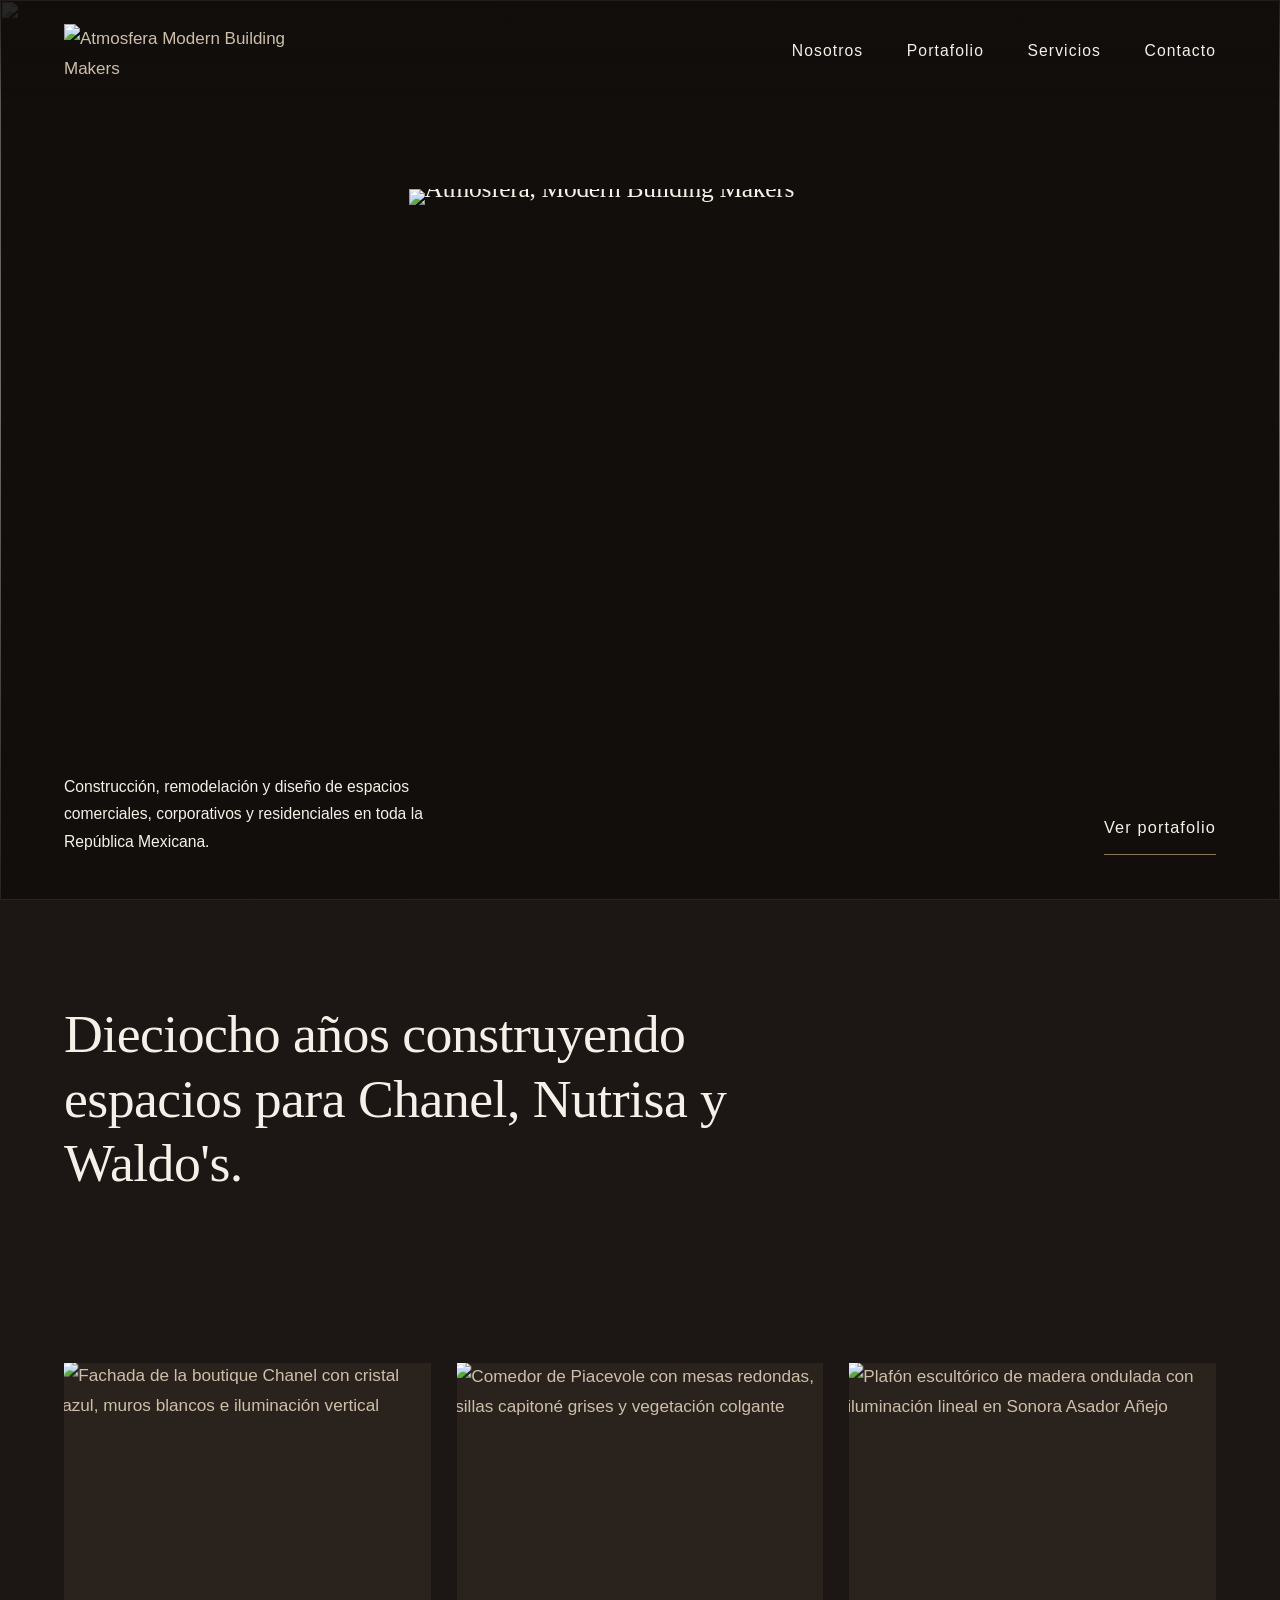
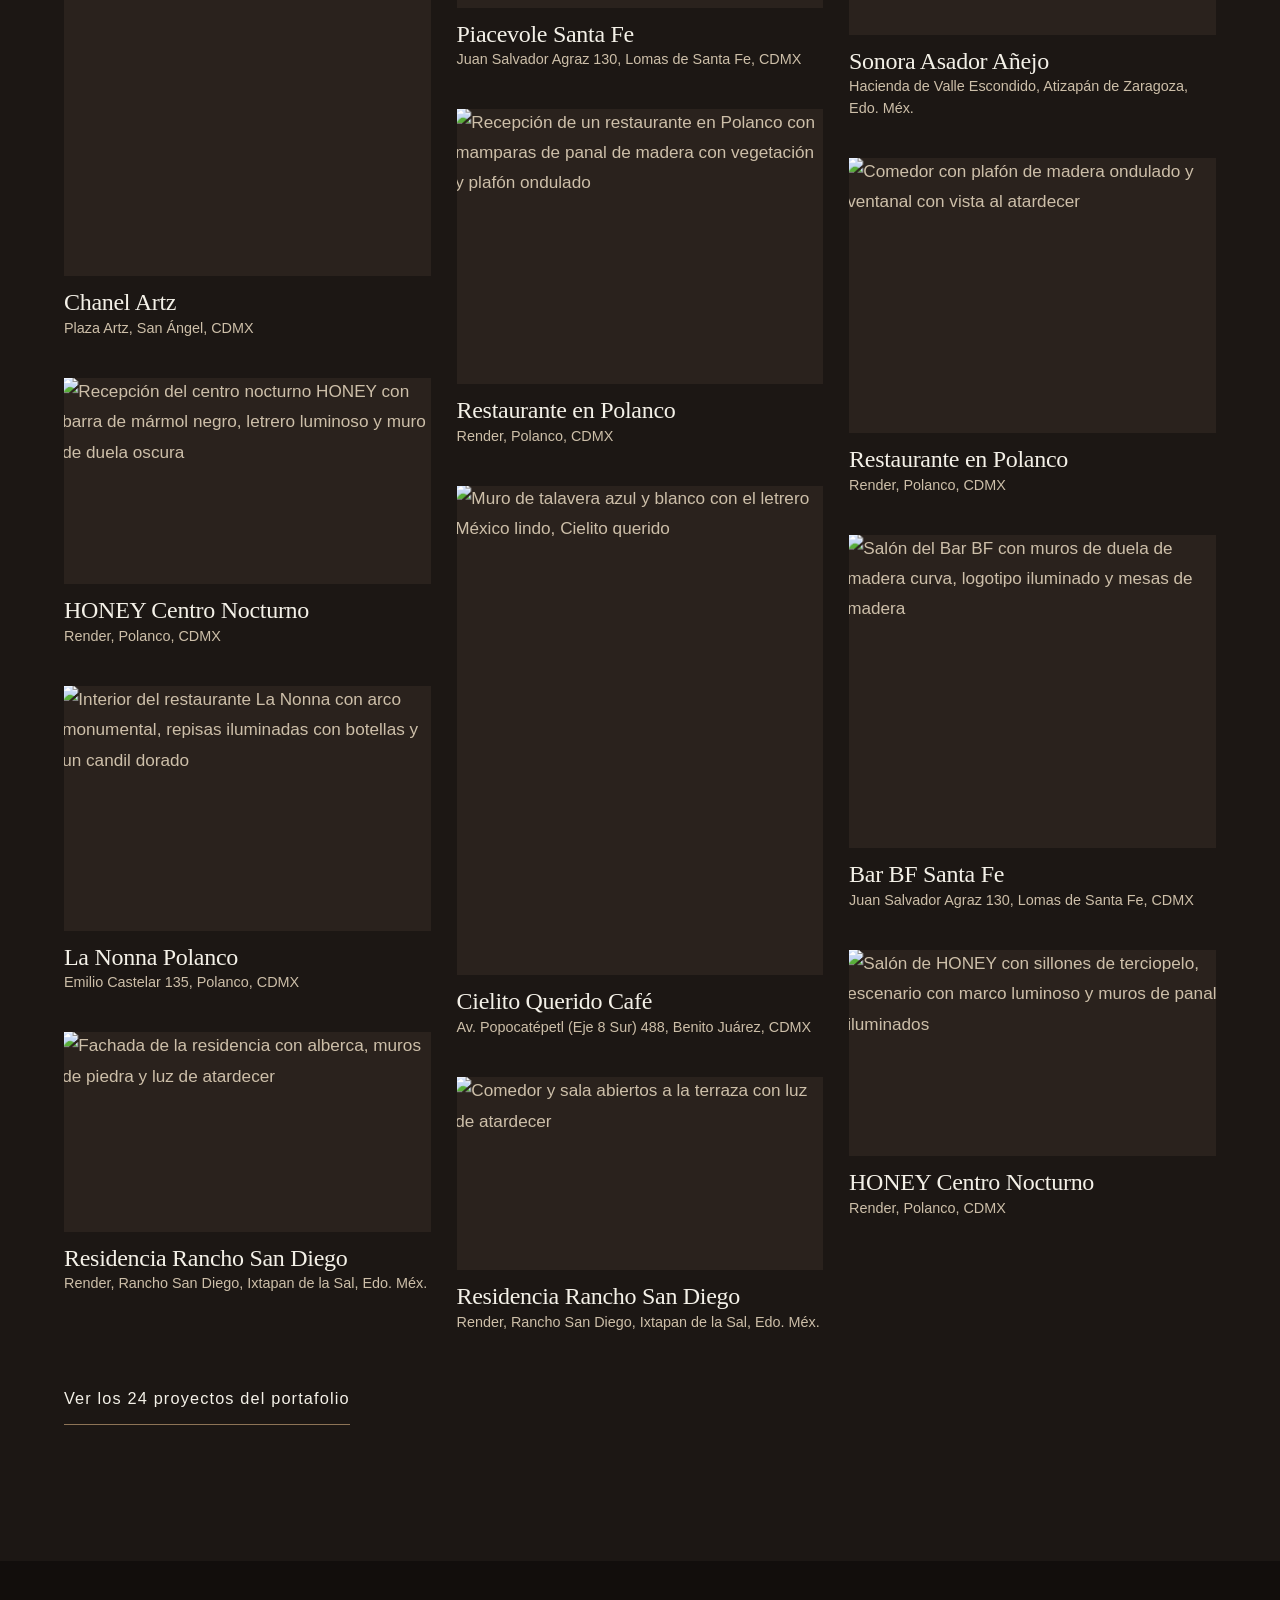
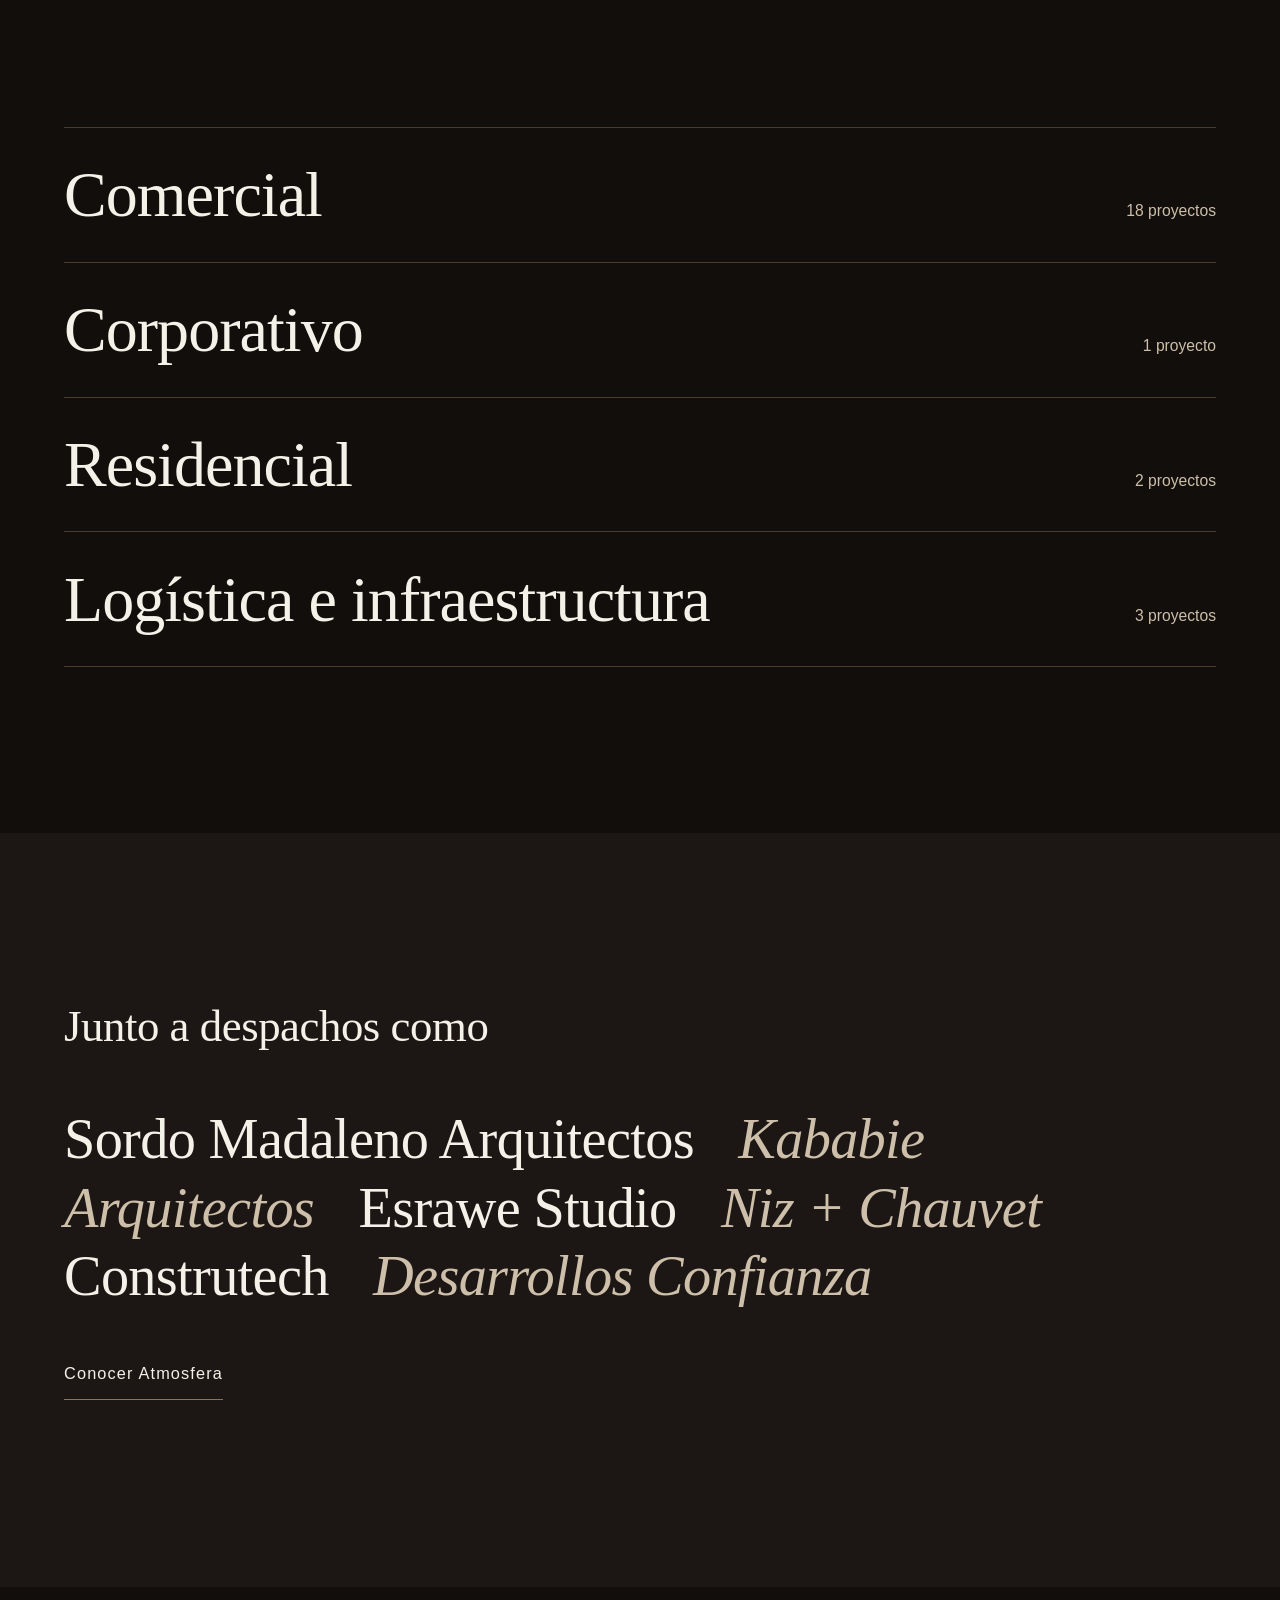
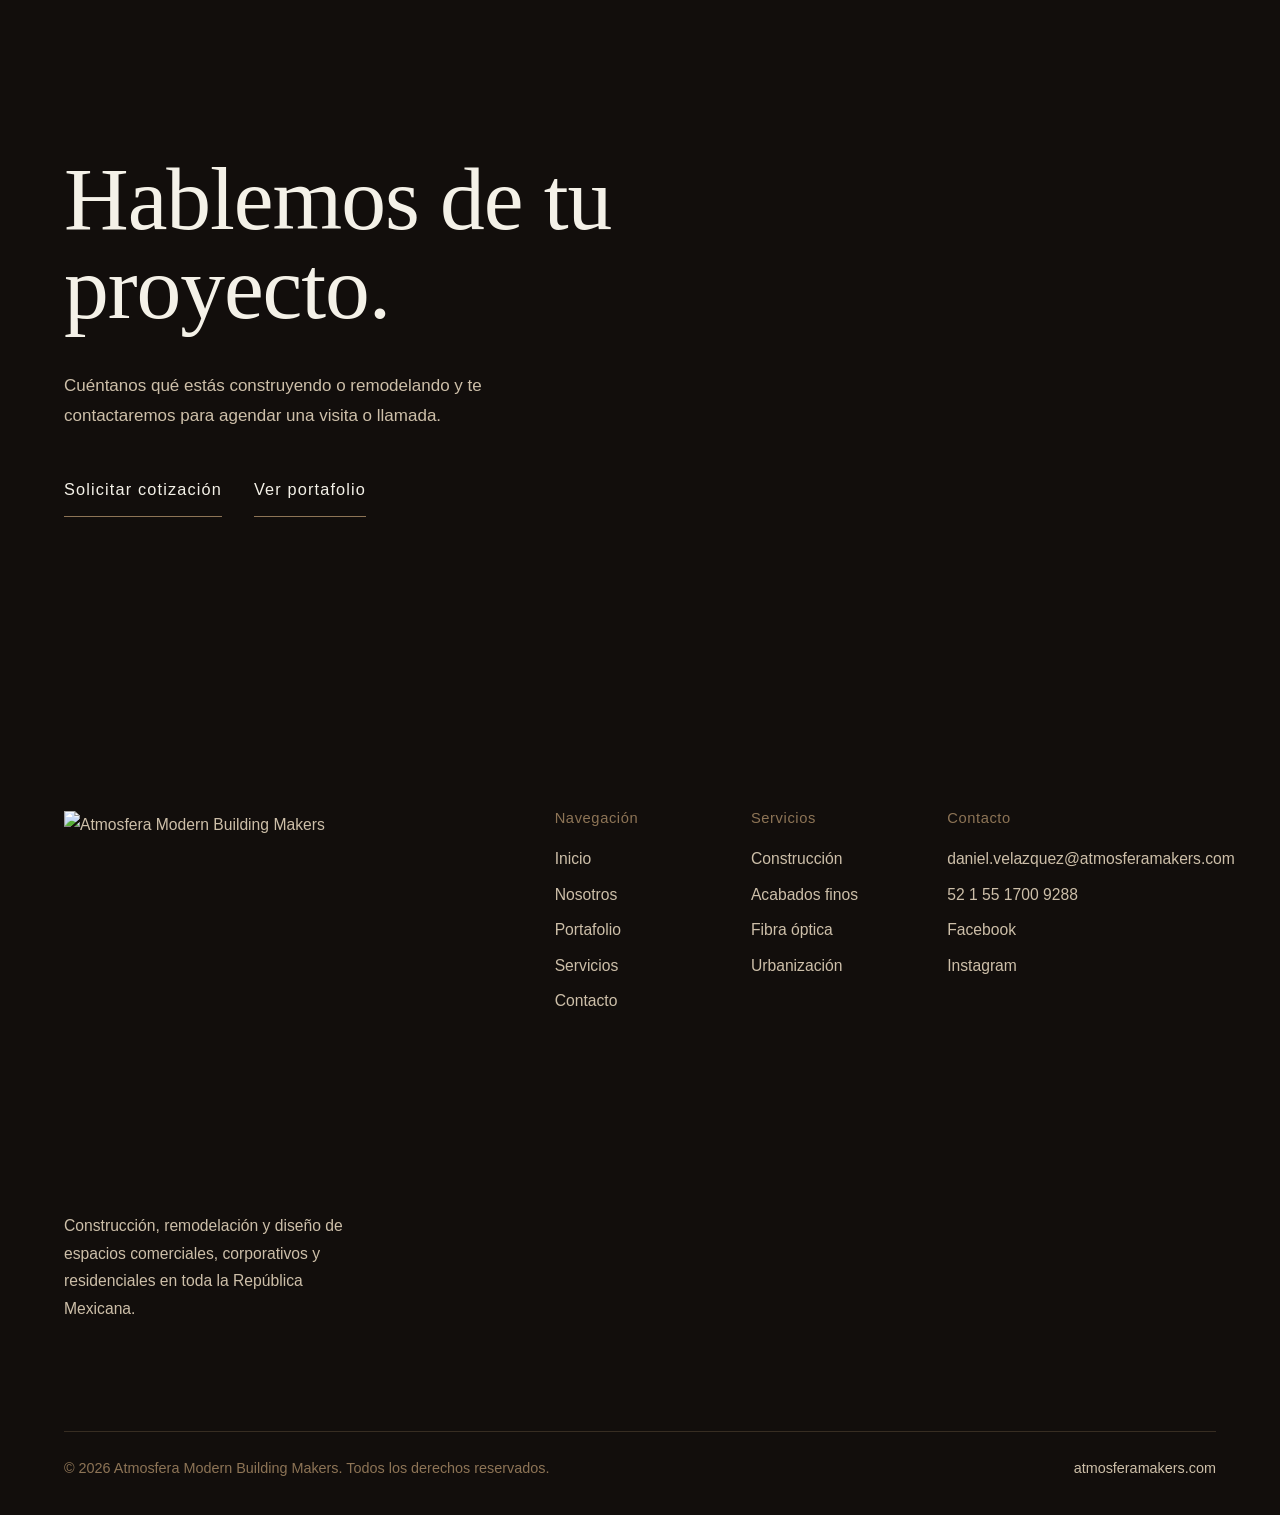
==== index.html @ 2a0c060d "Add files via upload" ====
<!DOCTYPE html>
<html lang="es">
<head>
<meta charset="UTF-8">
<meta name="viewport" content="width=device-width, initial-scale=1, viewport-fit=cover">
<title>Atmosfera — Modern Building Makers | Construcción y diseño de espacios en México</title>
<meta name="description" content="Atmosfera: 18 años construyendo y remodelando espacios comerciales, corporativos y residenciales en México. Colaboramos con Sordo Madaleno, Kababie Arquitectos, Esrawe Studio y marcas como Chanel, Nutrisa y Waldo&#x27;s.">
<link rel="canonical" href="https://www.atmosferamakers.com/">
<meta name="theme-color" content="#120e0c">
<meta name="color-scheme" content="dark">

<meta property="og:site_name" content="Atmosfera">
<meta property="og:locale" content="es_MX">
<meta property="og:title" content="Atmosfera — Modern Building Makers | Construcción y diseño de espacios en México">
<meta property="og:description" content="Atmosfera: 18 años construyendo y remodelando espacios comerciales, corporativos y residenciales en México. Colaboramos con Sordo Madaleno, Kababie Arquitectos, Esrawe Studio y marcas como Chanel, Nutrisa y Waldo&#x27;s.">
<meta property="og:type" content="website">
<meta property="og:url" content="https://www.atmosferamakers.com/">
<meta property="og:image" content="https://www.atmosferamakers.com/assets/img/og-image.jpg">
<meta property="og:image:width" content="1200">
<meta property="og:image:height" content="630">
<meta name="twitter:card" content="summary_large_image">
<meta name="twitter:title" content="Atmosfera — Modern Building Makers | Construcción y diseño de espacios en México">
<meta name="twitter:description" content="Atmosfera: 18 años construyendo y remodelando espacios comerciales, corporativos y residenciales en México. Colaboramos con Sordo Madaleno, Kababie Arquitectos, Esrawe Studio y marcas como Chanel, Nutrisa y Waldo&#x27;s.">
<meta name="twitter:image" content="https://www.atmosferamakers.com/assets/img/og-image.jpg">

<meta name="robots" content="index, follow, max-image-preview:large">
<meta name="GPTBot" content="index, follow">
<meta name="ClaudeBot" content="index, follow">
<meta name="Google-Extended" content="index, follow">
<meta name="PerplexityBot" content="index, follow">

<link rel="icon" href="assets/img/favicon-64.png" type="image/png" sizes="64x64">
<link rel="icon" href="assets/img/favicon-32.png" type="image/png" sizes="32x32">
<link rel="apple-touch-icon" href="assets/img/apple-touch-icon.png">
<link rel="manifest" href="assets/site.webmanifest">

<link rel="preload" href="assets/fonts/bodoni-moda-latin-opsz-normal.woff2" as="font" type="font/woff2" crossorigin>
<link rel="preload" href="assets/fonts/tenor-sans-latin-400-normal.woff2" as="font" type="font/woff2" crossorigin>
<link rel="preload" as="image" href="assets/work/chanel-artz-2.webp" fetchpriority="high">
<link rel="stylesheet" href="styles.css?v=20261021">
<script>try{if(!sessionStorage.getItem("atm_seen"))document.documentElement.classList.add("first")}catch(e){}</script>
<noscript><style>.veil{display:none}html.js .plate[data-reveal] img{opacity:1}</style></noscript>
<script type="application/ld+json">
{
  "@context": "https://schema.org",
  "@type": "GeneralContractor",
  "name": "Atmosfera",
  "alternateName": "Atmosfera Modern Building Makers",
  "url": "https://www.atmosferamakers.com",
  "logo": "https://www.atmosferamakers.com/assets/img/logo-full.png",
  "image": "https://www.atmosferamakers.com/assets/img/og-image.jpg",
  "description": "Empresa mexicana de construcción, remodelación y diseño de espacios comerciales, corporativos y residenciales, con 18 años de experiencia.",
  "email": "daniel.velazquez@atmosferamakers.com",
  "telephone": "+52 55 1700 9288",
  "areaServed": {
    "@type": "Country",
    "name": "México"
  },
  "sameAs": [
    "https://www.facebook.com/atmosferamakers",
    "https://www.instagram.com/atmosferamakers/"
  ]
}
</script>
</head>
<body class="page-home">
<a href="#main" class="skip-link">Saltar al contenido</a>
<div class="veil" id="veil" aria-hidden="true"><img class="veil-logo" src="assets/img/logo-full.png" width="829" height="935" alt=""></div>
<header class="site-header">
  <a class="brand" href="index.html" aria-label="Atmosfera, inicio"><img src="assets/img/logo-wordmark.png" width="829" height="192" alt="Atmosfera Modern Building Makers"></a>
  <nav class="nav" aria-label="Principal"><a href="nosotros.html">Nosotros</a><a href="portafolio.html">Portafolio</a><a href="servicios.html">Servicios</a><a href="contacto.html">Contacto</a></nav>
  <a class="nav-quick" href="portafolio.html">Portafolio</a>
  <button class="menu-btn" type="button" aria-expanded="false" aria-controls="menu"><span></span><span></span><span class="sr-only">Menú</span></button>
</header>
<div class="menu" id="menu"><img src="assets/img/logo-full.png" width="829" height="935" alt=""><a href="index.html">Inicio</a><a href="nosotros.html">Nosotros</a><a href="portafolio.html">Portafolio</a><a href="servicios.html">Servicios</a><a href="contacto.html">Contacto</a></div>
<main id="main">
<section class="hero" aria-label="Atmosfera">
  <div class="hero-slides">
    <img class="is-active" src="assets/work/chanel-artz-2.webp" width="2048" height="1152" alt="" fetchpriority="high">
    <img src="assets/work/la-nonna-1.webp" width="2000" height="1334" alt="">
    <img src="assets/work/rancho-san-diego-8.webp" width="1708" height="928" alt="">
  </div>
  <div class="hero-shade"></div>
  <h1><img src="assets/img/logo-full.png" width="829" height="935" alt="Atmosfera, Modern Building Makers"></h1>
  <div class="hero-foot">
    <p class="hero-note">Construcción, remodelación y diseño de espacios comerciales, corporativos y residenciales en toda la República Mexicana.</p>
    <a class="link hero-link" href="portafolio.html">Ver portafolio</a>
  </div>
</section>
<section class="section section--tight"><div class="wrap"><p class="lead statement-wide">Dieciocho años construyendo espacios para Chanel, Nutrisa y Waldo's.</p></div></section><section class="mosaic-section"><div class="wrap"><div class="mosaic"><a class="mtile" href="portafolio.html#chanel-artz"><figure><img src="assets/work/chanel-artz-1.webp" width="1858" height="2600" alt="Fachada de la boutique Chanel con cristal azul, muros blancos e iluminación vertical" decoding="async"></figure><h3>Chanel Artz</h3><p>Plaza Artz, San Ángel, CDMX</p></a><a class="mtile" href="portafolio.html#honey"><figure><img src="assets/work/honey-1.webp" width="1280" height="720" alt="Recepción del centro nocturno HONEY con barra de mármol negro, letrero luminoso y muro de duela oscura" loading="lazy" decoding="async"></figure><h3>HONEY Centro Nocturno</h3><p>Render, Polanco, CDMX</p></a><a class="mtile" href="portafolio.html#la-nonna"><figure><img src="assets/work/la-nonna-1.webp" width="2000" height="1334" alt="Interior del restaurante La Nonna con arco monumental, repisas iluminadas con botellas y un candil dorado" loading="lazy" decoding="async"></figure><h3>La Nonna Polanco</h3><p>Emilio Castelar 135, Polanco, CDMX</p></a><a class="mtile" href="portafolio.html#rancho-san-diego"><figure><img src="assets/work/rancho-san-diego-8.webp" width="1708" height="928" alt="Fachada de la residencia con alberca, muros de piedra y luz de atardecer" loading="lazy" decoding="async"></figure><h3>Residencia Rancho San Diego</h3><p>Render, Rancho San Diego, Ixtapan de la Sal, Edo. Méx.</p></a><a class="mtile" href="portafolio.html#piacevole"><figure><img src="assets/work/piacevole-1.webp" width="1078" height="719" alt="Comedor de Piacevole con mesas redondas, sillas capitoné grises y vegetación colgante" loading="lazy" decoding="async"></figure><h3>Piacevole Santa Fe</h3><p>Juan Salvador Agraz 130, Lomas de Santa Fe, CDMX</p></a><a class="mtile" href="portafolio.html#restaurante-polanco"><figure><img src="assets/work/restaurante-polanco-1.webp" width="1280" height="960" alt="Recepción de un restaurante en Polanco con mamparas de panal de madera con vegetación y plafón ondulado" loading="lazy" decoding="async"></figure><h3>Restaurante en Polanco</h3><p>Render, Polanco, CDMX</p></a><a class="mtile" href="portafolio.html#cielito-querido"><figure><img src="assets/work/cielito-querido-1.webp" width="960" height="1280" alt="Muro de talavera azul y blanco con el letrero México lindo, Cielito querido" loading="lazy" decoding="async"></figure><h3>Cielito Querido Café</h3><p>Av. Popocatépetl (Eje 8 Sur) 488, Benito Juárez, CDMX</p></a><a class="mtile" href="portafolio.html#rancho-san-diego"><figure><img src="assets/work/rancho-san-diego-6.webp" width="1640" height="864" alt="Comedor y sala abiertos a la terraza con luz de atardecer" loading="lazy" decoding="async"></figure><h3>Residencia Rancho San Diego</h3><p>Render, Rancho San Diego, Ixtapan de la Sal, Edo. Méx.</p></a><a class="mtile" href="portafolio.html#sonora-asador"><figure><img src="assets/work/sonora-asador-2.webp" width="1172" height="868" alt="Plafón escultórico de madera ondulada con iluminación lineal en Sonora Asador Añejo" loading="lazy" decoding="async"></figure><h3>Sonora Asador Añejo</h3><p>Hacienda de Valle Escondido, Atizapán de Zaragoza, Edo. Méx.</p></a><a class="mtile" href="portafolio.html#restaurante-polanco"><figure><img src="assets/work/restaurante-polanco-3.webp" width="1280" height="960" alt="Comedor con plafón de madera ondulado y ventanal con vista al atardecer" loading="lazy" decoding="async"></figure><h3>Restaurante en Polanco</h3><p>Render, Polanco, CDMX</p></a><a class="mtile" href="portafolio.html#bar-bf"><figure><img src="assets/work/bar-bf-1.webp" width="1072" height="916" alt="Salón del Bar BF con muros de duela de madera curva, logotipo iluminado y mesas de madera" loading="lazy" decoding="async"></figure><h3>Bar BF Santa Fe</h3><p>Juan Salvador Agraz 130, Lomas de Santa Fe, CDMX</p></a><a class="mtile" href="portafolio.html#honey"><figure><img src="assets/work/honey-7.webp" width="1280" height="720" alt="Salón de HONEY con sillones de terciopelo, escenario con marco luminoso y muros de panal iluminados" loading="lazy" decoding="async"></figure><h3>HONEY Centro Nocturno</h3><p>Render, Polanco, CDMX</p></a></div><p class="mosaic-more"><a class="link" href="portafolio.html">Ver los 24 proyectos del portafolio</a></p></div></section><section class="section section--night"><div class="wrap"><ul class="cats"><li><a href="portafolio.html#comercial"><span class="cat-name">Comercial</span><span class="cat-n">18 proyectos</span></a></li><li><a href="portafolio.html#corporativo"><span class="cat-name">Corporativo</span><span class="cat-n">1 proyecto</span></a></li><li><a href="portafolio.html#residencial"><span class="cat-name">Residencial</span><span class="cat-n">2 proyectos</span></a></li><li><a href="portafolio.html#infraestructura"><span class="cat-name">Logística e infraestructura</span><span class="cat-n">3 proyectos</span></a></li></ul></div></section><section class="section"><div class="wrap"><p class="lead" style="max-width:24ch;margin-bottom:clamp(30px,4vw,60px)">Junto a despachos como</p><ul class="roll" aria-label="Colaboraciones"><li>Sordo Madaleno Arquitectos</li> <li>Kababie Arquitectos</li> <li>Esrawe Studio</li> <li>Niz + Chauvet</li> <li>Construtech</li> <li>Desarrollos Confianza</li></ul><p style="margin-top:36px"><a class="link" href="nosotros.html">Conocer Atmosfera</a></p></div></section><section class="section section--night cta"><div class="wrap">
  <h2>Hablemos de tu proyecto.</h2>
  <p>Cuéntanos qué estás construyendo o remodelando y te contactaremos para agendar una visita o llamada.</p>
  <a class="link" href="contacto.html">Solicitar cotización</a><a class="link" href="portafolio.html">Ver portafolio</a>
</div></section>
</main>
<footer class="site-footer">
  <div class="wrap">
    <div class="grid footer-grid">
      <div class="c-1-5">
        <img class="footer-logo" src="assets/img/logo-full.png" width="829" height="935" alt="Atmosfera Modern Building Makers" loading="lazy">
        <p class="footer-note">Construcción, remodelación y diseño de espacios comerciales, corporativos y residenciales en toda la República Mexicana.</p>
      </div>
      <div class="footer-col"><h4>Navegación</h4><ul><li><a href="index.html">Inicio</a></li><li><a href="nosotros.html">Nosotros</a></li><li><a href="portafolio.html">Portafolio</a></li><li><a href="servicios.html">Servicios</a></li><li><a href="contacto.html">Contacto</a></li></ul></div>
      <div class="footer-col"><h4>Servicios</h4><ul><li><a href="servicios.html">Construcción</a></li><li><a href="servicios.html">Acabados finos</a></li><li><a href="servicios.html">Fibra óptica</a></li><li><a href="servicios.html">Urbanización</a></li></ul></div>
      <div class="footer-col"><h4>Contacto</h4><ul><li><a href="mailto:daniel.velazquez@atmosferamakers.com">daniel.velazquez@atmosferamakers.com</a></li><li><a href="tel:+5215517009288">52 1 55 1700 9288</a></li><li><a href="https://www.facebook.com/atmosferamakers" target="_blank" rel="noopener">Facebook</a></li><li><a href="https://www.instagram.com/atmosferamakers/" target="_blank" rel="noopener">Instagram</a></li></ul></div>
    </div>
    <div class="footer-base"><span>© 2026 Atmosfera Modern Building Makers. Todos los derechos reservados.</span><a href="https://www.atmosferamakers.com">atmosferamakers.com</a></div>
  </div>
</footer>
<script defer src="main.js?v=20261021"></script>
</body>
</html>
---- styles.css ----
/* =============================================================
   ATMOSFERA — Modern Building Makers
   Dark gallery design. Fonts are self-hosted (assets/fonts).
   ============================================================= */

@font-face {
  font-family: "Bodoni Moda";
  src: url("assets/fonts/bodoni-moda-latin-opsz-normal.woff2") format("woff2");
  font-weight: 400 900; font-style: normal; font-display: swap;
}
@font-face {
  font-family: "Bodoni Moda";
  src: url("assets/fonts/bodoni-moda-latin-opsz-italic.woff2") format("woff2");
  font-weight: 400 900; font-style: italic; font-display: swap;
}
@font-face {
  font-family: "Tenor Sans";
  src: url("assets/fonts/tenor-sans-latin-400-normal.woff2") format("woff2");
  font-weight: 400; font-style: normal; font-display: swap;
}

:root {
  --night:   #120e0c;   /* veil, footer */
  --walnut:  #1c1714;   /* page */
  --umber:   #2a221d;   /* image mats, fields */
  --stone:   #cdbfa9;   /* secondary text */
  --ivory:   #f4f1e8;   /* primary text — same ivory as the logo */
  --bronze:  #8d7456;   /* hairlines, hover */
  --serif: "Bodoni Moda", "Bodoni 72", Didot, "Times New Roman", serif;
  --sans:  "Tenor Sans", "Gill Sans", "Helvetica Neue", Arial, sans-serif;
  --gutter: clamp(20px, 5vw, 84px);
  --max: 1560px;
  --ease: cubic-bezier(.22, .61, .36, 1);
}

*, *::before, *::after { box-sizing: border-box; }
html { background: var(--walnut); color: var(--ivory); scroll-behavior: smooth; scroll-padding-top: 96px; -webkit-text-size-adjust: 100%; }
body { margin: 0; font-family: var(--sans); font-size: 1.0625rem; line-height: 1.75; color: var(--stone); overflow-x: hidden; -webkit-font-smoothing: antialiased; text-rendering: optimizeLegibility; }
img { max-width: 100%; height: auto; }
a { color: inherit; text-decoration: none; }
h1, h2, h3, h4 { margin: 0; font-family: var(--serif); font-weight: 400; color: var(--ivory); font-optical-sizing: auto; letter-spacing: -0.012em; line-height: 1.06; }
p { margin: 0 0 1.2em; }
ul, ol { margin: 0; padding: 0; list-style: none; }
::selection { background: var(--bronze); color: var(--ivory); }
:focus-visible { outline: 1px solid var(--ivory); outline-offset: 5px; }
.sr-only { position: absolute; width: 1px; height: 1px; overflow: hidden; clip: rect(0 0 0 0); white-space: nowrap; }
.skip-link { position: absolute; left: 16px; top: -60px; z-index: 20000; background: var(--ivory); color: var(--night); padding: 10px 16px; transition: top .2s; }
.skip-link:focus { top: 12px; }

/* ---------- Veil: the logo that fades between screens ---------- */
.veil {
  position: fixed; inset: 0; z-index: 10000; display: grid; place-items: center;
  background: var(--night); opacity: 1; visibility: visible;
  transition: opacity .9s var(--ease), visibility 0s linear .9s;
  animation: veilFailsafe .01s linear 6s forwards;
}
.veil.is-gone { opacity: 0; visibility: hidden; }
.veil.is-leaving { opacity: 1; visibility: visible; transition: opacity .5s var(--ease), visibility 0s; animation: none; }
.veil-logo { display: block; height: min(36vh, 320px); width: auto; max-width: 72vw; object-fit: contain; }
.first .veil-logo { animation: logoIn 1.7s var(--ease) both; }
@keyframes logoIn { from { opacity: 0; transform: scale(.965); filter: blur(10px); } to { opacity: 1; transform: none; filter: blur(0); } }
@keyframes veilFailsafe { to { opacity: 0; visibility: hidden; } }

/* ---------- Header ---------- */
.site-header {
  position: fixed; inset: 0 0 auto 0; z-index: 400; display: flex; align-items: center; justify-content: space-between;
  padding: 24px var(--gutter); transition: background .5s var(--ease), padding .5s var(--ease);
}
.site-header::before { content: ""; position: absolute; inset: 0; background: linear-gradient(rgba(18,14,12,.78), rgba(18,14,12,0)); pointer-events: none; transition: opacity .5s; }
.site-header.is-scrolled { background: rgba(18,14,12,.94); padding-block: 14px; -webkit-backdrop-filter: blur(10px); backdrop-filter: blur(10px); }
.site-header.is-scrolled::before { opacity: 0; }
.brand { position: relative; z-index: 2; display: block; transition: opacity .6s var(--ease), visibility .6s; }
.brand img { display: block; width: clamp(180px, 18vw, 270px); height: auto; }
.page-home .brand { opacity: 0; visibility: hidden; }
.page-home.past-hero .brand { opacity: 1; visibility: visible; }
.nav { position: relative; z-index: 2; display: flex; gap: clamp(24px, 3.4vw, 56px); }
.nav a { position: relative; padding: 8px 0; font-size: .98rem; letter-spacing: .07em; color: var(--ivory); }
.nav a::after { content: ""; position: absolute; left: 0; right: 0; bottom: 2px; height: 1px; background: var(--bronze); transform: scaleX(0); transform-origin: left; transition: transform .5s var(--ease); }
.nav a:hover::after, .nav a[aria-current="page"]::after { transform: scaleX(1); }
.nav-quick { display: none; position: relative; z-index: 2; margin-left: auto; margin-right: 6px; padding: 8px 0; font-size: .98rem; letter-spacing: .07em; color: var(--ivory); border-bottom: 1px solid var(--bronze); }
.menu-btn { display: none; position: relative; z-index: 301; width: 46px; height: 46px; background: none; border: 0; cursor: pointer; color: var(--ivory); }
.menu-btn span:not(.sr-only) { position: absolute; left: 9px; right: 9px; height: 1px; background: currentColor; transition: transform .5s var(--ease), top .5s var(--ease); }
.menu-btn span:nth-child(1) { top: 18px; }
.menu-btn span:nth-child(2) { top: 27px; }
.menu-open .menu-btn span:nth-child(1) { top: 22px; transform: rotate(45deg); }
.menu-open .menu-btn span:nth-child(2) { top: 22px; transform: rotate(-45deg); }
.menu {
  position: fixed; inset: 0; z-index: 300; display: flex; flex-direction: column; justify-content: center; align-items: center; gap: 2.2rem;
  background: var(--night); opacity: 0; visibility: hidden; transition: opacity .6s var(--ease), visibility 0s linear .6s;
}
.menu-open .menu { opacity: 1; visibility: visible; transition: opacity .6s var(--ease), visibility 0s; }
.menu img { width: min(46vw, 190px); height: auto; margin-bottom: 1rem; }
.menu a { font-family: var(--serif); font-size: clamp(2rem, 9vw, 3rem); color: var(--ivory); }
.menu-open { overflow: hidden; }
.menu-open .brand, .menu-open .nav-quick { opacity: 0; visibility: hidden; }
.menu-open .site-header { background: transparent; -webkit-backdrop-filter: none; backdrop-filter: none; }
.menu-open .site-header::before { opacity: 0; }

/* ---------- Hero ---------- */
.hero { position: relative; height: 100vh; height: 100svh; min-height: 560px; display: grid; place-items: center; overflow: hidden; background: var(--night); }
.hero-slides { position: absolute; inset: 0; }
.hero-slides img { position: absolute; inset: 0; width: 100%; height: 100%; object-fit: cover; opacity: 0; transition: opacity 2.4s ease; }
.hero-slides img.is-active { opacity: 1; }
.hero-shade { position: absolute; inset: 0; background: radial-gradient(ellipse 46% 56% at 50% 50%, rgba(18,14,12,.52), rgba(18,14,12,0) 100%), linear-gradient(rgba(18,14,12,.62), rgba(18,14,12,.46) 45%, rgba(18,14,12,.88)); }
.hero h1 { position: relative; z-index: 2; margin: 0; line-height: 0; }
.hero h1 img { display: block; height: min(58vh, 560px); width: auto; max-width: 78vw; object-fit: contain; }
.hero-foot { position: absolute; z-index: 2; left: var(--gutter); right: var(--gutter); bottom: clamp(24px, 5vh, 56px); display: flex; justify-content: space-between; align-items: flex-end; gap: 16px 40px; flex-wrap: wrap; }
.hero-note { margin: 0; max-width: 46ch; font-size: .98rem; color: var(--ivory); }
.hero-link { margin: 0; }

/* ---------- Layout helpers ---------- */
.wrap { width: 100%; max-width: var(--max); margin-inline: auto; padding-inline: var(--gutter); }
.grid { display: grid; grid-template-columns: repeat(12, 1fr); column-gap: clamp(14px, 2vw, 32px); }
.section { padding-block: clamp(80px, 13vw, 190px); }
.section--tight { padding-block: clamp(50px, 8vw, 110px); }
.section--night { background: var(--night); }
.rule { border: 0; border-top: 1px solid rgba(141,116,86,.45); margin: 0; }
.lead { font-family: var(--serif); font-size: clamp(1.7rem, 3.5vw, 3.2rem); line-height: 1.2; color: var(--ivory); letter-spacing: -.01em; }
.link { display: inline-block; padding: 12px 0; color: var(--ivory); font-size: 1.02rem; letter-spacing: .07em; border-bottom: 1px solid var(--bronze); transition: color .4s, border-color .4s; }
.link:hover { color: var(--stone); border-color: var(--ivory); }

/* ---------- Page heads (inner pages) ---------- */
.page-head { position: relative; padding: clamp(150px, 24vh, 260px) 0 clamp(50px, 8vw, 110px); overflow: hidden; }
.page-head::after { content: ""; position: absolute; right: 4%; bottom: 6%; width: clamp(260px, 36vw, 560px); aspect-ratio: 803 / 642; background: url("assets/img/logo-mark.png") center / contain no-repeat; opacity: .07; pointer-events: none; }
.page-head h1 { font-size: clamp(3rem, 9vw, 8.4rem); line-height: .98; letter-spacing: -.02em; max-width: 14ch; }
.page-head .lead-p { margin-top: clamp(24px, 3vw, 44px); max-width: 52ch; font-size: clamp(1.05rem, 1.5vw, 1.25rem); }

/* ---------- Statement ---------- */
.statement { max-width: 24ch; }
.statement-wide { max-width: 30ch; font-size: clamp(1.9rem, 4.2vw, 3.9rem); }
.statement-body { max-width: 54ch; margin-top: clamp(28px, 4vw, 56px); }

/* ---------- Works (plates) ---------- */
.work { padding-block: clamp(60px, 9vw, 140px); }
.work + .work { border-top: 1px solid rgba(141,116,86,.22); }
.plate { margin: 0; position: relative; overflow: hidden; }
.plate img { display: block; width: 100%; height: auto; max-width: calc(var(--nw, 4000) * 1px); }
.plate[data-lb] { cursor: zoom-in; }
.plate--crop img { aspect-ratio: 4 / 5; height: auto; object-fit: cover; max-width: none; }
.plate--bleed { width: 100%; }
.plate--bleed img { max-width: none; height: clamp(420px, 88vh, 980px); object-fit: cover; }
html.js .plate[data-reveal] img { opacity: 0; transition: opacity 1.3s ease; }
html.js .plate[data-reveal].in img { opacity: 1; }

.work-text h3 { font-size: clamp(2.1rem, 4vw, 3.8rem); margin-bottom: .5em; }
.work-meta { margin: 0 0 1.4em; padding-top: 1em; border-top: 1px solid rgba(141,116,86,.5); font-size: .95rem; line-height: 1.6; }
.work-meta span { display: block; }
.work-text p { max-width: 46ch; }
.work-tags { font-family: var(--serif); font-style: italic; font-size: 1.15rem; color: var(--ivory); }

.work-row { margin-top: clamp(28px, 4vw, 60px); align-items: end; }
.c-1-7  { grid-column: 1 / span 7; }
.c-8-12 { grid-column: 8 / span 5; }
.c-1-5  { grid-column: 1 / span 5; }
.c-6-12 { grid-column: 6 / span 7; }
.c-2-6  { grid-column: 2 / span 5; }
.c-8-13 { grid-column: 8 / span 5; }
.c-1-8  { grid-column: 1 / span 8; }
.c-9-12 { grid-column: 9 / span 4; }
.c-1-4  { grid-column: 1 / span 4; }
.c-6-13 { grid-column: 6 / span 7; }
.c-1-6  { grid-column: 1 / span 6; }
.c-7-12 { grid-column: 7 / span 6; }
.c-4    { grid-column: span 4; }
.drop { margin-top: clamp(30px, 9vw, 140px); }

/* ---------- Roll (collaborators) ---------- */
.roll { font-family: var(--serif); font-size: clamp(1.9rem, 4.4vw, 4.1rem); line-height: 1.22; color: var(--ivory); letter-spacing: -.012em; }
.roll li { display: inline; margin-right: .55em; }
.roll li:nth-child(even) { font-style: italic; color: var(--stone); }

/* ---------- Service rows ---------- */
.rows > li { display: grid; grid-template-columns: repeat(12, 1fr); column-gap: clamp(14px, 2vw, 32px); padding-block: clamp(26px, 3.4vw, 46px); border-top: 1px solid rgba(141,116,86,.45); }
.rows > li:last-child { border-bottom: 1px solid rgba(141,116,86,.45); }
.rows h3 { grid-column: 1 / span 5; font-size: clamp(1.7rem, 3vw, 2.7rem); }
.rows .rows-body { grid-column: 7 / span 6; }
.rows .rows-body p { margin-bottom: .6em; }
.rows .rows-body ul { margin-top: 1em; color: var(--stone); font-size: .98rem; }
.rows .rows-body li { padding: 7px 0; border-top: 1px solid rgba(141,116,86,.22); }

/* ---------- Process (this one is a real sequence) ---------- */
.steps { counter-reset: step; }
.steps > li { counter-increment: step; display: grid; grid-template-columns: repeat(12, 1fr); column-gap: clamp(14px, 2vw, 32px); padding-block: clamp(24px, 3vw, 42px); border-top: 1px solid rgba(141,116,86,.45); }
.steps > li::before { content: counter(step, decimal-leading-zero); grid-column: 1 / span 2; font-family: var(--serif); font-style: italic; font-size: clamp(1.6rem, 2.6vw, 2.4rem); color: var(--bronze); }
.steps h3 { grid-column: 3 / span 4; font-size: clamp(1.5rem, 2.4vw, 2.2rem); }
.steps p { grid-column: 8 / span 5; margin: 0; }

/* ---------- Portfolio index ---------- */
.index-group + .index-group { margin-top: clamp(60px, 8vw, 120px); }
.index-group h3 { font-size: clamp(1.8rem, 3.4vw, 3rem); margin-bottom: clamp(24px, 3vw, 44px); }
.tiles { display: grid; grid-template-columns: repeat(3, 1fr); gap: clamp(28px, 3vw, 48px) clamp(16px, 2vw, 32px); }
.tile { display: block; }
.tile figure { margin: 0; overflow: hidden; background: var(--umber); }
.tile img { display: block; width: 100%; aspect-ratio: 4 / 3; object-fit: cover; transform: scale(1.025); transition: transform 1.2s var(--ease); }
.tile:hover img { transform: scale(1.06); }
.tile h4 { margin-top: 16px; font-size: 1.55rem; }
.tile p { margin: .2em 0 0; font-size: .92rem; line-height: 1.55; }

.roster { display: grid; grid-template-columns: repeat(3, 1fr); gap: 0 clamp(16px, 2vw, 32px); margin-top: clamp(28px, 3vw, 44px); }
.roster li { padding: 18px 0 22px; border-top: 1px solid rgba(141,116,86,.45); }
.roster h4 { font-size: 1.45rem; }
.roster p { margin: .2em 0 0; font-size: .92rem; line-height: 1.55; }

/* ---------- CTA ---------- */
.cta h2 { font-size: clamp(2.6rem, 7vw, 6.4rem); line-height: 1; max-width: 13ch; }
.cta p { max-width: 46ch; margin-top: clamp(22px, 3vw, 40px); }
.cta .link { margin-top: 12px; margin-right: 32px; }

/* ---------- Contact ---------- */
.contact-grid { row-gap: 64px; }
.contact-info dl { margin: 0; }
.contact-info dt { margin-top: 1.8em; font-size: .92rem; color: var(--bronze); }
.contact-info dd { margin: .2em 0 0; font-family: var(--serif); font-size: 1.45rem; color: var(--ivory); word-break: break-word; }
.contact-info h2 { font-size: clamp(2rem, 4vw, 3.4rem); }
.field { margin-bottom: 30px; }
.field label { display: block; margin-bottom: 6px; font-size: .95rem; color: var(--stone); }
.field input, .field select, .field textarea { width: 100%; padding: 12px 0; background: transparent; color: var(--ivory); border: 0; border-bottom: 1px solid var(--bronze); border-radius: 0; font: inherit; font-size: 1.1rem; transition: border-color .4s; }
.field select option { background: var(--walnut); color: var(--ivory); }
.field textarea { min-height: 140px; resize: vertical; }
.field input:focus, .field select:focus, .field textarea:focus { outline: none; border-color: var(--ivory); }
.btn { display: inline-block; padding: 18px 44px; background: var(--ivory); color: var(--night); border: 1px solid var(--ivory); font: inherit; font-size: 1.02rem; letter-spacing: .07em; cursor: pointer; transition: background .4s, color .4s; }
.btn:hover { background: transparent; color: var(--ivory); }
.form-status { min-height: 1.6em; margin-top: 18px; color: var(--ivory); }
.hp { position: absolute; left: -9999px; }

/* ---------- Footer ---------- */
.site-footer { background: var(--night); padding: clamp(70px, 10vw, 150px) 0 34px; font-size: .98rem; }
.footer-logo { display: block; width: clamp(220px, 26vw, 380px); height: auto; }
.footer-grid { row-gap: 44px; }
.footer-grid .c-1-5 { grid-column: 1 / span 5; }
.footer-col { grid-column: span 2; }
.footer-col:first-of-type { grid-column: 7 / span 2; }
.footer-col h4 { font-family: var(--sans); font-size: .92rem; color: var(--bronze); margin-bottom: 1em; letter-spacing: .04em; }
.footer-col li { padding: 4px 0; }
.footer-col a { color: var(--stone); transition: color .3s; }
.footer-col a:hover { color: var(--ivory); }
.footer-note { max-width: 36ch; margin-top: 26px; }
.footer-base { margin-top: clamp(50px, 7vw, 100px); padding-top: 24px; border-top: 1px solid rgba(141,116,86,.3); display: flex; flex-wrap: wrap; gap: 12px 32px; justify-content: space-between; font-size: .9rem; color: var(--bronze); }
.footer-base a { color: var(--stone); }

/* ---------- Home mosaic, categories ---------- */
.mosaic-section { padding-bottom: clamp(60px, 9vw, 130px); }
.mosaic { column-count: 3; column-gap: clamp(14px, 2vw, 32px); }
.mtile { display: block; break-inside: avoid; margin-bottom: clamp(24px, 3vw, 44px); }
.mtile figure { margin: 0; overflow: hidden; background: var(--umber); }
.mtile img { display: block; width: 100%; height: auto; transform: scale(1.01); transition: transform 1.4s var(--ease); }
.mtile:hover img { transform: scale(1.045); }
.mtile h3 { margin-top: 14px; font-size: 1.5rem; }
.mtile p { margin: .15em 0 0; font-size: .9rem; line-height: 1.5; }
.mosaic-more { margin-top: clamp(20px, 3vw, 40px); }
.cats li + li { border-top: 1px solid rgba(141,116,86,.45); }
.cats li:first-child { border-top: 1px solid rgba(141,116,86,.45); }
.cats li:last-child { border-bottom: 1px solid rgba(141,116,86,.45); }
.cats a { display: flex; align-items: baseline; justify-content: space-between; gap: 24px; padding-block: clamp(20px, 2.6vw, 34px); transition: padding .6s var(--ease), color .4s; }
.cats a:hover { padding-left: 18px; }
.cat-name { font-family: var(--serif); font-size: clamp(2rem, 5vw, 4.4rem); line-height: 1.05; color: var(--ivory); letter-spacing: -.015em; }
.cat-n { font-size: .98rem; color: var(--stone); white-space: nowrap; }

/* ---------- Portfolio structure ---------- */
.jump { display: flex; flex-wrap: wrap; gap: 10px clamp(22px, 3vw, 44px); margin-top: clamp(28px, 3vw, 44px); }
.jump a { padding: 8px 0; border-bottom: 1px solid var(--bronze); color: var(--ivory); letter-spacing: .06em; transition: color .4s; }
.jump a:hover { color: var(--stone); }
.cat-head { padding-top: clamp(30px, 5vw, 70px); }
.cat-head .lead-p, .section .lead-p { margin-top: 18px; max-width: 52ch; }
.section-title { font-size: clamp(2.6rem, 7vw, 6.2rem); line-height: 1; letter-spacing: -.02em; margin-bottom: 0; }
.section .section-title + .lead-p { margin-bottom: clamp(30px, 4vw, 56px); }
.sub-title { font-size: clamp(1.9rem, 3.6vw, 3.2rem); margin-bottom: clamp(24px, 3vw, 44px); }
.more { display: grid; grid-template-columns: repeat(4, 1fr); gap: clamp(10px, 1.4vw, 20px); margin-top: clamp(32px, 4vw, 60px); }
.plate--thumb img { aspect-ratio: 4 / 3; object-fit: cover; max-width: none; transform: scale(1.025); }
.tile-count { margin-left: .8em; color: var(--bronze); white-space: nowrap; }

/* ---------- Lightbox ---------- */
.lb { position: fixed; inset: 0; z-index: 9000; display: grid; grid-template-rows: 1fr auto; background: var(--night); opacity: 0; visibility: hidden; transition: opacity .45s var(--ease), visibility 0s linear .45s; }
.lb.is-open { opacity: 1; visibility: visible; transition: opacity .45s var(--ease), visibility 0s; }
.lb-stage { display: grid; place-items: center; padding: clamp(60px, 8vh, 90px) clamp(16px, 6vw, 110px) 10px; min-height: 0; }
.lb-stage img { max-width: 100%; max-height: 100%; width: auto; height: auto; object-fit: contain; transition: opacity .35s; }
.lb-stage img.is-changing { opacity: 0; }
.lb-cap { padding: 8px var(--gutter) 28px; text-align: center; font-size: .95rem; color: var(--stone); }
.lb-cap strong { font-family: var(--serif); font-weight: 400; font-size: 1.3rem; color: var(--ivory); margin-right: .6em; }
.lb button { position: absolute; background: none; border: 0; color: var(--ivory); cursor: pointer; font: inherit; font-size: 1rem; letter-spacing: .06em; padding: 18px; }
.lb button:hover { color: var(--stone); }
.lb-close { top: 8px; right: 8px; }
.lb-prev { left: 4px; top: 50%; transform: translateY(-50%); }
.lb-next { right: 4px; top: 50%; transform: translateY(-50%); }

/* ---------- Responsive ---------- */
@media (max-width: 960px) {
  .nav { display: none; }
  .nav-quick { display: inline-block; }
  .menu-btn { display: block; }
  .mosaic { column-count: 2; }
  .more { grid-template-columns: repeat(2, 1fr); }
  .cat-n { display: none; }
  .site-header { padding-block: 16px; }
  .brand img { width: 176px; }
  .tiles { grid-template-columns: repeat(2, 1fr); }
  .roster { grid-template-columns: repeat(2, 1fr); }
  .c-1-7, .c-8-12, .c-1-5, .c-6-12, .c-2-6, .c-8-13, .c-1-8, .c-9-12, .c-1-4, .c-6-13, .c-1-6, .c-7-12 { grid-column: 1 / -1; }
  .work-row { row-gap: 28px; }
  .drop { margin-top: 0; }
  .rows h3, .rows .rows-body { grid-column: 1 / -1; }
  .rows .rows-body { margin-top: 14px; }
  .steps > li::before { grid-column: 1 / span 3; }
  .steps h3 { grid-column: 4 / -1; }
  .steps p { grid-column: 1 / -1; margin-top: 12px; }
  .footer-col, .footer-col:first-of-type, .footer-grid .c-1-5 { grid-column: 1 / -1; }
  .plate--bleed img { height: clamp(340px, 62vh, 640px); }
  .hero h1 img { height: min(46vh, 74vw); max-width: 84vw; }
  .contact-grid .c-1-5, .contact-grid .c-7-12 { grid-column: 1 / -1; }
}
@media (max-width: 560px) {
  body { font-size: 1rem; }
  .tiles { grid-template-columns: 1fr; }
  .roster { grid-template-columns: 1fr; }
  .plate--crop img { aspect-ratio: 3 / 4; }
  .triptych { row-gap: 14px; }
  .lb-prev, .lb-next { top: auto; bottom: 8px; transform: none; }
}
@media (prefers-reduced-motion: reduce) {
  .hero-slides img { transition-duration: 1s; }
  .first .veil-logo { animation-duration: .8s; }
}
@media print { .veil, .lb, .menu, .menu-btn { display: none !important; } }
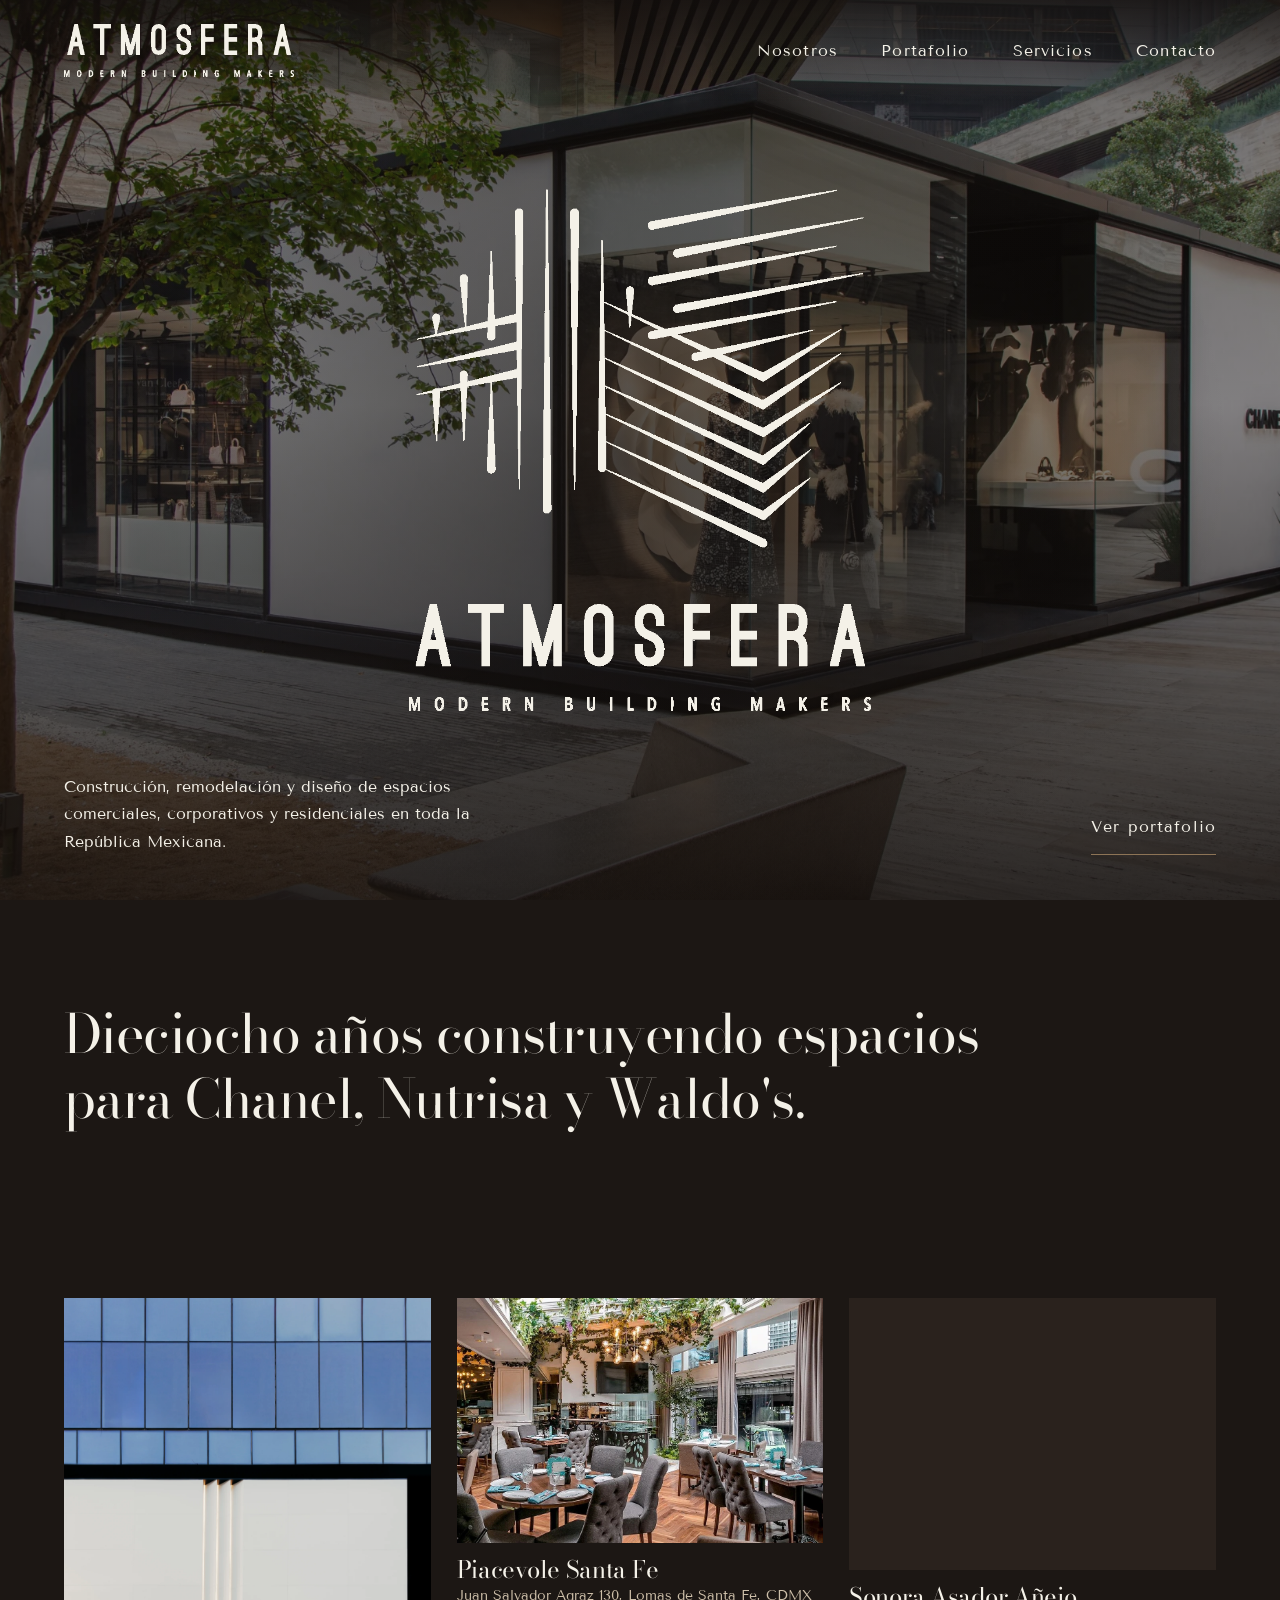
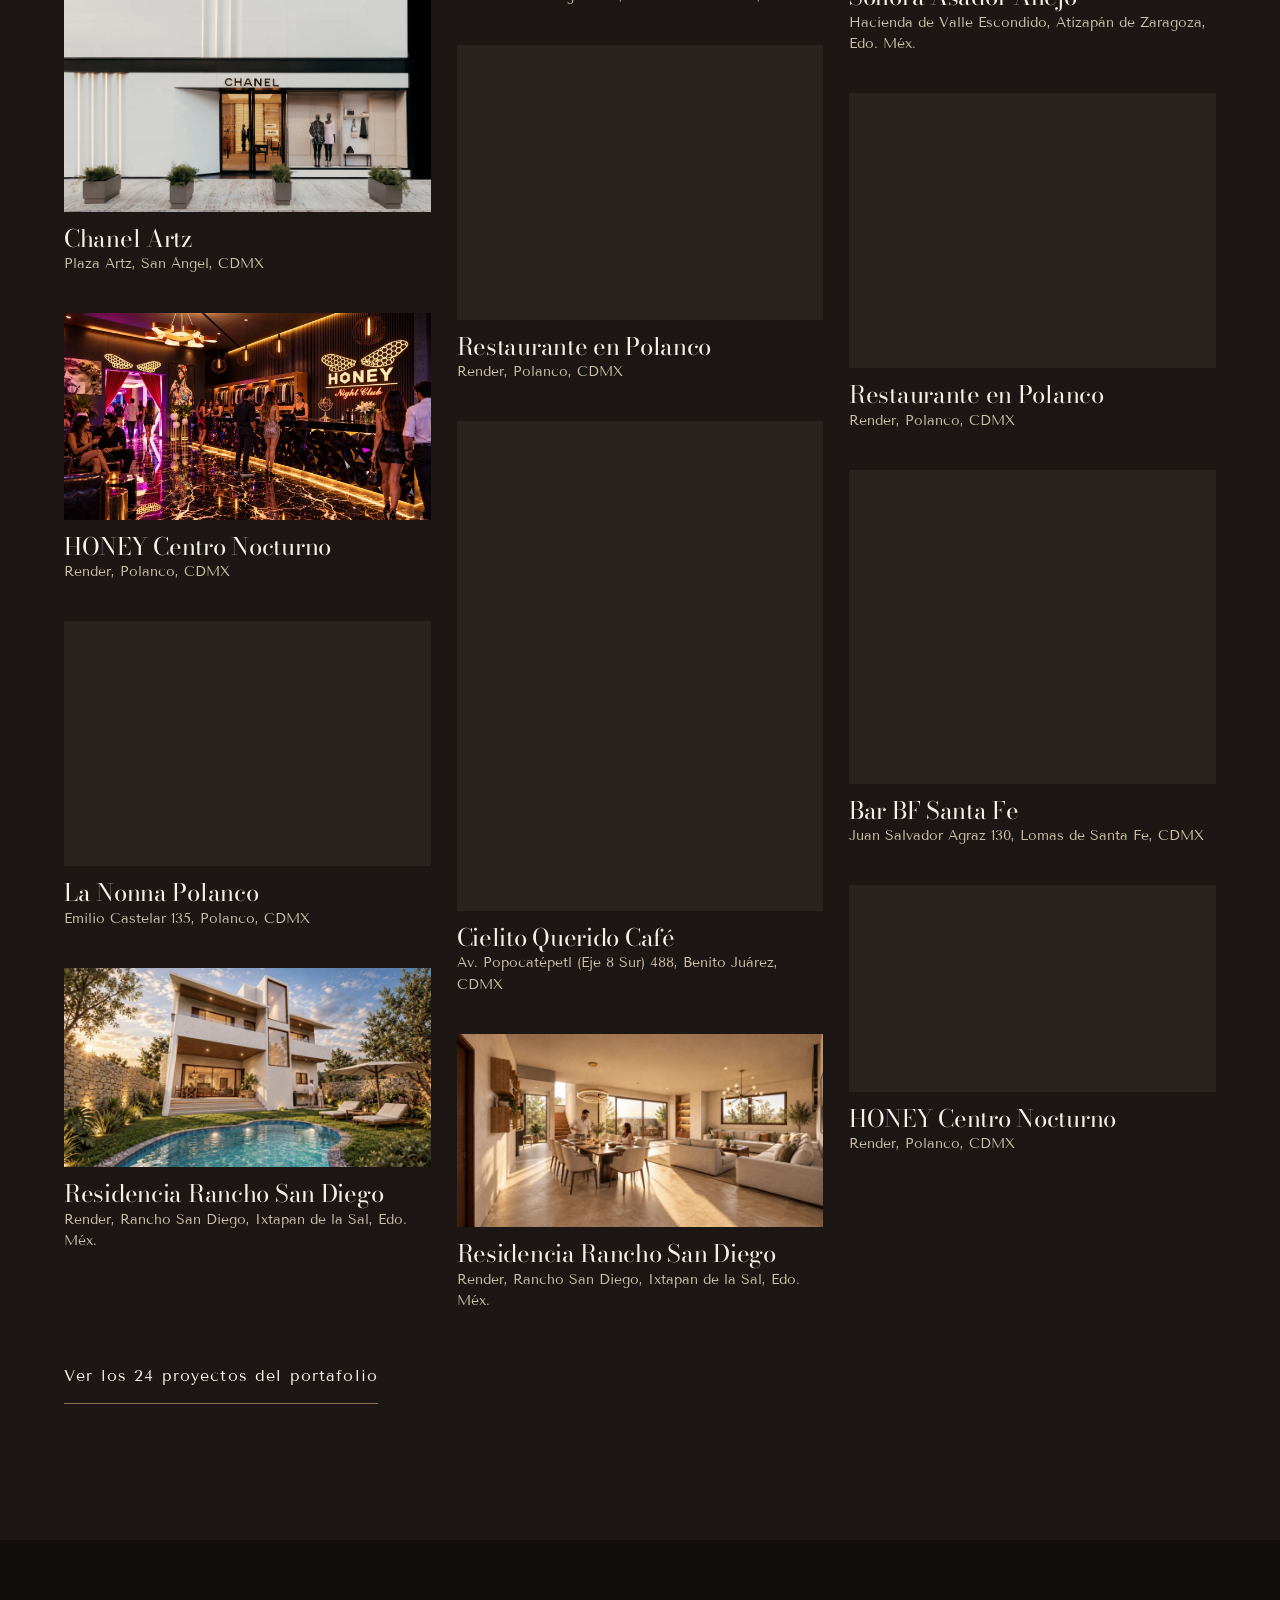
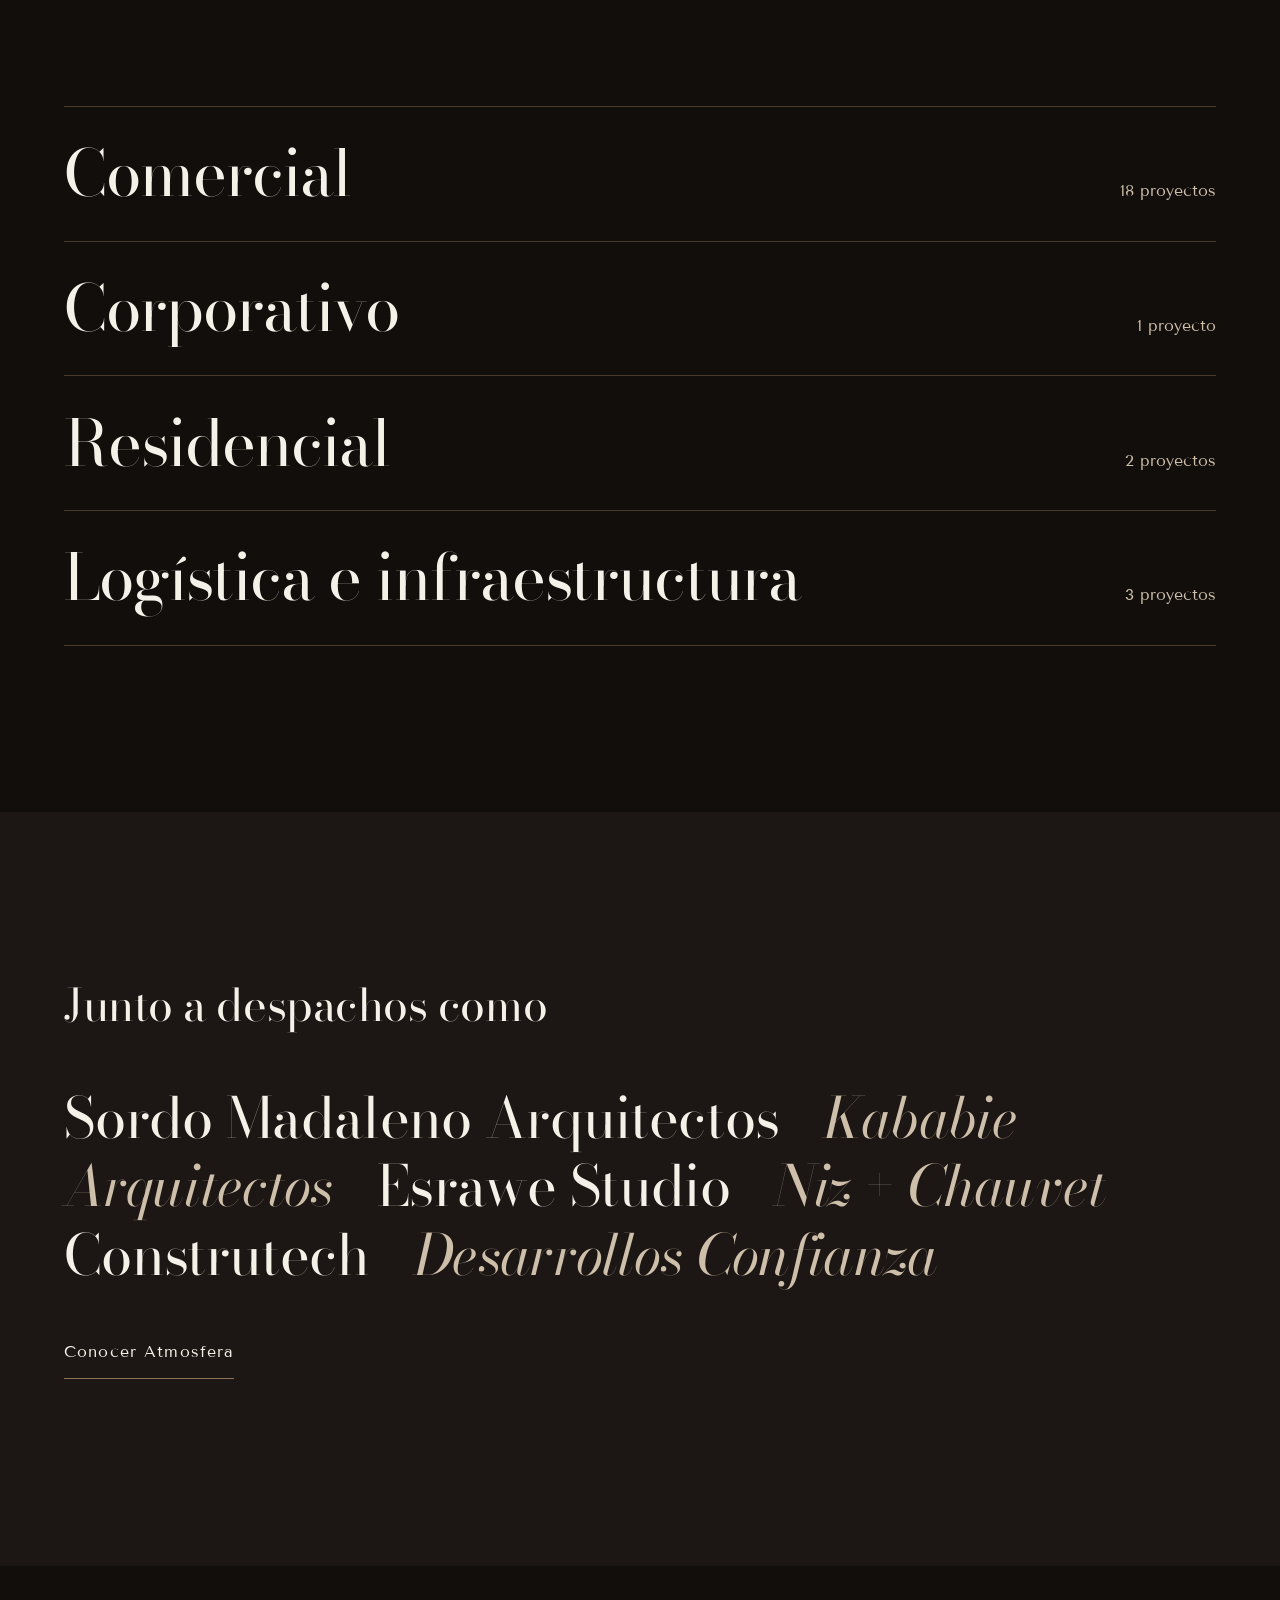
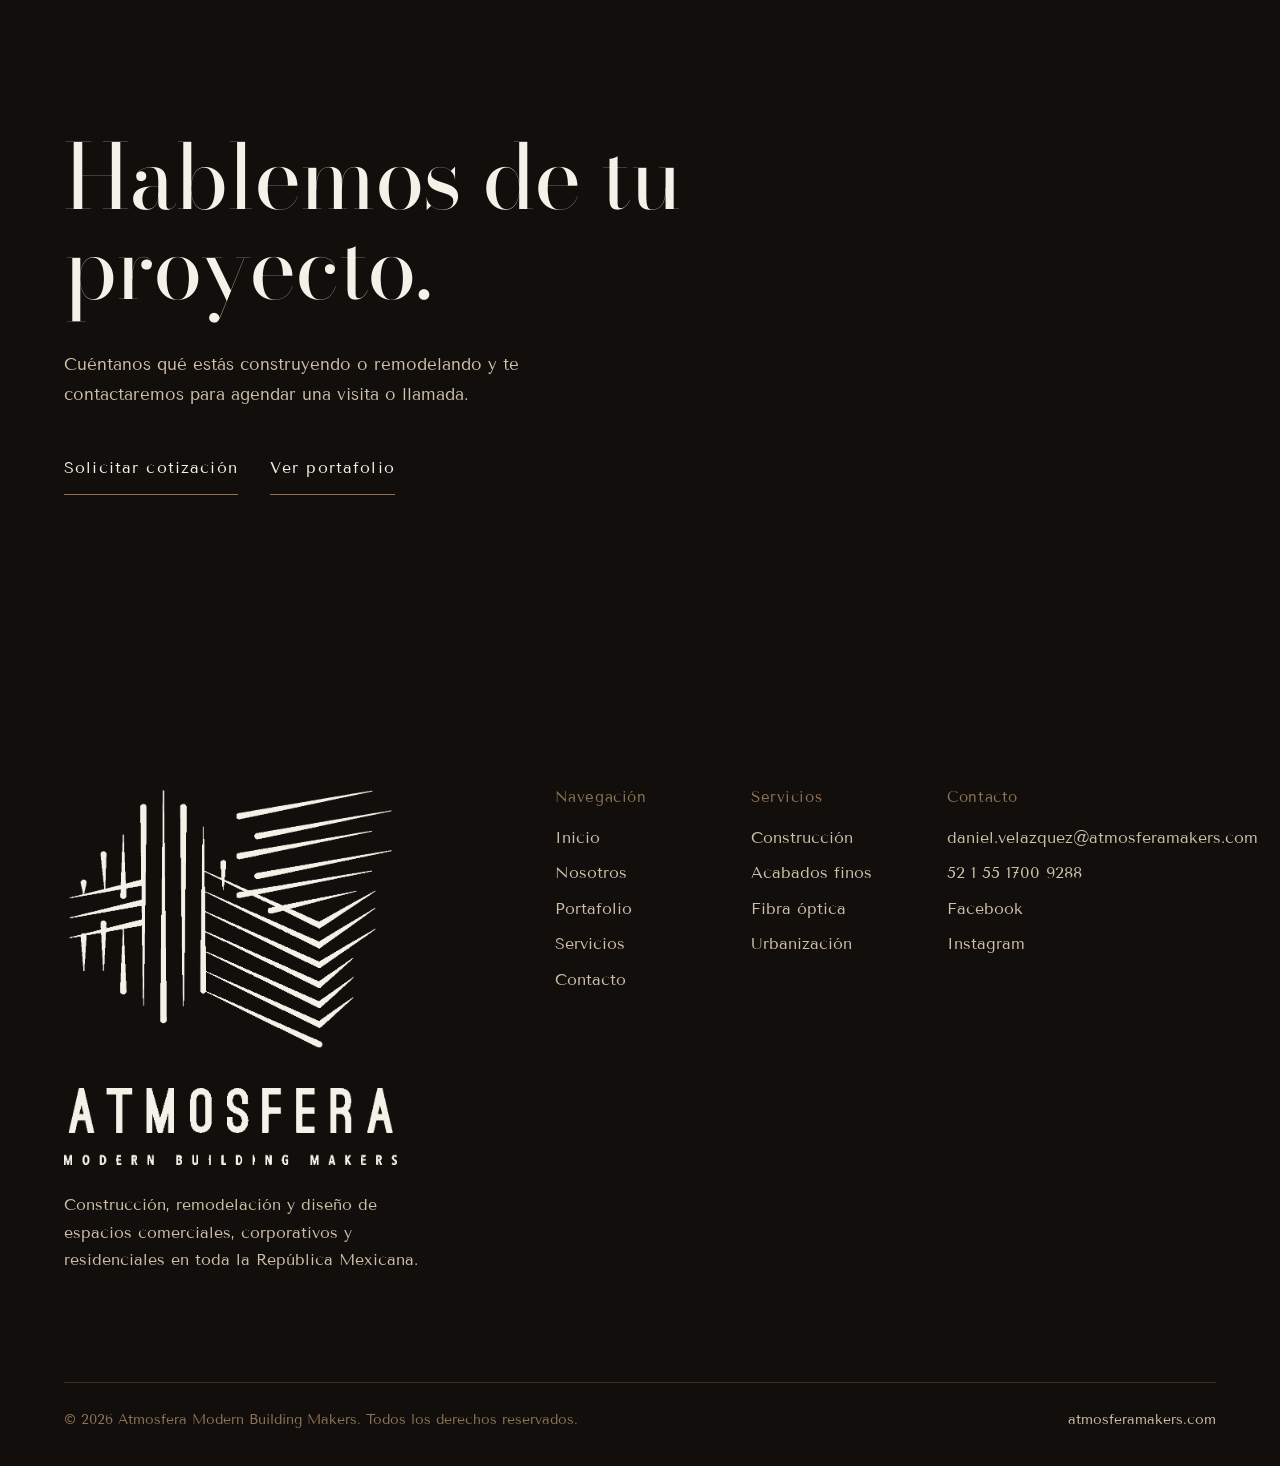
==== commit e6b2af83: "Add files via upload" ====
--- a/index.html
+++ b/index.html
@@ -15,13 +15,13 @@
 <meta property="og:description" content="Atmosfera: 18 años construyendo y remodelando espacios comerciales, corporativos y residenciales en México. Colaboramos con Sordo Madaleno, Kababie Arquitectos, Esrawe Studio y marcas como Chanel, Nutrisa y Waldo&#x27;s.">
 <meta property="og:type" content="website">
 <meta property="og:url" content="https://www.atmosferamakers.com/">
-<meta property="og:image" content="https://www.atmosferamakers.com/assets/img/og-image.jpg">
+<meta property="og:image" content="https://www.atmosferamakers.com/img/og-image.jpg">
 <meta property="og:image:width" content="1200">
 <meta property="og:image:height" content="630">
 <meta name="twitter:card" content="summary_large_image">
 <meta name="twitter:title" content="Atmosfera — Modern Building Makers | Construcción y diseño de espacios en México">
 <meta name="twitter:description" content="Atmosfera: 18 años construyendo y remodelando espacios comerciales, corporativos y residenciales en México. Colaboramos con Sordo Madaleno, Kababie Arquitectos, Esrawe Studio y marcas como Chanel, Nutrisa y Waldo&#x27;s.">
-<meta name="twitter:image" content="https://www.atmosferamakers.com/assets/img/og-image.jpg">
+<meta name="twitter:image" content="https://www.atmosferamakers.com/img/og-image.jpg">
 
 <meta name="robots" content="index, follow, max-image-preview:large">
 <meta name="GPTBot" content="index, follow">
@@ -29,14 +29,14 @@
 <meta name="Google-Extended" content="index, follow">
 <meta name="PerplexityBot" content="index, follow">
 
-<link rel="icon" href="assets/img/favicon-64.png" type="image/png" sizes="64x64">
-<link rel="icon" href="assets/img/favicon-32.png" type="image/png" sizes="32x32">
-<link rel="apple-touch-icon" href="assets/img/apple-touch-icon.png">
-<link rel="manifest" href="assets/site.webmanifest">
+<link rel="icon" href="img/favicon-64.png" type="image/png" sizes="64x64">
+<link rel="icon" href="img/favicon-32.png" type="image/png" sizes="32x32">
+<link rel="apple-touch-icon" href="img/apple-touch-icon.png">
+<link rel="manifest" href="site.webmanifest">
 
-<link rel="preload" href="assets/fonts/bodoni-moda-latin-opsz-normal.woff2" as="font" type="font/woff2" crossorigin>
-<link rel="preload" href="assets/fonts/tenor-sans-latin-400-normal.woff2" as="font" type="font/woff2" crossorigin>
-<link rel="preload" as="image" href="assets/work/chanel-artz-2.webp" fetchpriority="high">
+<link rel="preload" href="fonts/bodoni-moda-latin-opsz-normal.woff2" as="font" type="font/woff2" crossorigin>
+<link rel="preload" href="fonts/tenor-sans-latin-400-normal.woff2" as="font" type="font/woff2" crossorigin>
+<link rel="preload" as="image" href="work/chanel-artz-2.webp" fetchpriority="high">
 <link rel="stylesheet" href="styles.css?v=20261021">
 <script>try{if(!sessionStorage.getItem("atm_seen"))document.documentElement.classList.add("first")}catch(e){}</script>
 <noscript><style>.veil{display:none}html.js .plate[data-reveal] img{opacity:1}</style></noscript>
@@ -47,8 +47,8 @@
   "name": "Atmosfera",
   "alternateName": "Atmosfera Modern Building Makers",
   "url": "https://www.atmosferamakers.com",
-  "logo": "https://www.atmosferamakers.com/assets/img/logo-full.png",
-  "image": "https://www.atmosferamakers.com/assets/img/og-image.jpg",
+  "logo": "https://www.atmosferamakers.com/img/logo-full.png",
+  "image": "https://www.atmosferamakers.com/img/og-image.jpg",
   "description": "Empresa mexicana de construcción, remodelación y diseño de espacios comerciales, corporativos y residenciales, con 18 años de experiencia.",
   "email": "daniel.velazquez@atmosferamakers.com",
   "telephone": "+52 55 1700 9288",
@@ -65,29 +65,29 @@
 </head>
 <body class="page-home">
 <a href="#main" class="skip-link">Saltar al contenido</a>
-<div class="veil" id="veil" aria-hidden="true"><img class="veil-logo" src="assets/img/logo-full.png" width="829" height="935" alt=""></div>
+<div class="veil" id="veil" aria-hidden="true"><img class="veil-logo" src="img/logo-full.png" width="829" height="935" alt=""></div>
 <header class="site-header">
-  <a class="brand" href="index.html" aria-label="Atmosfera, inicio"><img src="assets/img/logo-wordmark.png" width="829" height="192" alt="Atmosfera Modern Building Makers"></a>
+  <a class="brand" href="index.html" aria-label="Atmosfera, inicio"><img src="img/logo-wordmark.png" width="829" height="192" alt="Atmosfera Modern Building Makers"></a>
   <nav class="nav" aria-label="Principal"><a href="nosotros.html">Nosotros</a><a href="portafolio.html">Portafolio</a><a href="servicios.html">Servicios</a><a href="contacto.html">Contacto</a></nav>
   <a class="nav-quick" href="portafolio.html">Portafolio</a>
   <button class="menu-btn" type="button" aria-expanded="false" aria-controls="menu"><span></span><span></span><span class="sr-only">Menú</span></button>
 </header>
-<div class="menu" id="menu"><img src="assets/img/logo-full.png" width="829" height="935" alt=""><a href="index.html">Inicio</a><a href="nosotros.html">Nosotros</a><a href="portafolio.html">Portafolio</a><a href="servicios.html">Servicios</a><a href="contacto.html">Contacto</a></div>
+<div class="menu" id="menu"><img src="img/logo-full.png" width="829" height="935" alt=""><a href="index.html">Inicio</a><a href="nosotros.html">Nosotros</a><a href="portafolio.html">Portafolio</a><a href="servicios.html">Servicios</a><a href="contacto.html">Contacto</a></div>
 <main id="main">
 <section class="hero" aria-label="Atmosfera">
   <div class="hero-slides">
-    <img class="is-active" src="assets/work/chanel-artz-2.webp" width="2048" height="1152" alt="" fetchpriority="high">
-    <img src="assets/work/la-nonna-1.webp" width="2000" height="1334" alt="">
-    <img src="assets/work/rancho-san-diego-8.webp" width="1708" height="928" alt="">
+    <img class="is-active" src="work/chanel-artz-2.webp" width="2048" height="1152" alt="" fetchpriority="high">
+    <img src="work/la-nonna-1.webp" width="2000" height="1334" alt="">
+    <img src="work/rancho-san-diego-8.webp" width="1708" height="928" alt="">
   </div>
   <div class="hero-shade"></div>
-  <h1><img src="assets/img/logo-full.png" width="829" height="935" alt="Atmosfera, Modern Building Makers"></h1>
+  <h1><img src="img/logo-full.png" width="829" height="935" alt="Atmosfera, Modern Building Makers"></h1>
   <div class="hero-foot">
     <p class="hero-note">Construcción, remodelación y diseño de espacios comerciales, corporativos y residenciales en toda la República Mexicana.</p>
     <a class="link hero-link" href="portafolio.html">Ver portafolio</a>
   </div>
 </section>
-<section class="section section--tight"><div class="wrap"><p class="lead statement-wide">Dieciocho años construyendo espacios para Chanel, Nutrisa y Waldo's.</p></div></section><section class="mosaic-section"><div class="wrap"><div class="mosaic"><a class="mtile" href="portafolio.html#chanel-artz"><figure><img src="assets/work/chanel-artz-1.webp" width="1858" height="2600" alt="Fachada de la boutique Chanel con cristal azul, muros blancos e iluminación vertical" decoding="async"></figure><h3>Chanel Artz</h3><p>Plaza Artz, San Ángel, CDMX</p></a><a class="mtile" href="portafolio.html#honey"><figure><img src="assets/work/honey-1.webp" width="1280" height="720" alt="Recepción del centro nocturno HONEY con barra de mármol negro, letrero luminoso y muro de duela oscura" loading="lazy" decoding="async"></figure><h3>HONEY Centro Nocturno</h3><p>Render, Polanco, CDMX</p></a><a class="mtile" href="portafolio.html#la-nonna"><figure><img src="assets/work/la-nonna-1.webp" width="2000" height="1334" alt="Interior del restaurante La Nonna con arco monumental, repisas iluminadas con botellas y un candil dorado" loading="lazy" decoding="async"></figure><h3>La Nonna Polanco</h3><p>Emilio Castelar 135, Polanco, CDMX</p></a><a class="mtile" href="portafolio.html#rancho-san-diego"><figure><img src="assets/work/rancho-san-diego-8.webp" width="1708" height="928" alt="Fachada de la residencia con alberca, muros de piedra y luz de atardecer" loading="lazy" decoding="async"></figure><h3>Residencia Rancho San Diego</h3><p>Render, Rancho San Diego, Ixtapan de la Sal, Edo. Méx.</p></a><a class="mtile" href="portafolio.html#piacevole"><figure><img src="assets/work/piacevole-1.webp" width="1078" height="719" alt="Comedor de Piacevole con mesas redondas, sillas capitoné grises y vegetación colgante" loading="lazy" decoding="async"></figure><h3>Piacevole Santa Fe</h3><p>Juan Salvador Agraz 130, Lomas de Santa Fe, CDMX</p></a><a class="mtile" href="portafolio.html#restaurante-polanco"><figure><img src="assets/work/restaurante-polanco-1.webp" width="1280" height="960" alt="Recepción de un restaurante en Polanco con mamparas de panal de madera con vegetación y plafón ondulado" loading="lazy" decoding="async"></figure><h3>Restaurante en Polanco</h3><p>Render, Polanco, CDMX</p></a><a class="mtile" href="portafolio.html#cielito-querido"><figure><img src="assets/work/cielito-querido-1.webp" width="960" height="1280" alt="Muro de talavera azul y blanco con el letrero México lindo, Cielito querido" loading="lazy" decoding="async"></figure><h3>Cielito Querido Café</h3><p>Av. Popocatépetl (Eje 8 Sur) 488, Benito Juárez, CDMX</p></a><a class="mtile" href="portafolio.html#rancho-san-diego"><figure><img src="assets/work/rancho-san-diego-6.webp" width="1640" height="864" alt="Comedor y sala abiertos a la terraza con luz de atardecer" loading="lazy" decoding="async"></figure><h3>Residencia Rancho San Diego</h3><p>Render, Rancho San Diego, Ixtapan de la Sal, Edo. Méx.</p></a><a class="mtile" href="portafolio.html#sonora-asador"><figure><img src="assets/work/sonora-asador-2.webp" width="1172" height="868" alt="Plafón escultórico de madera ondulada con iluminación lineal en Sonora Asador Añejo" loading="lazy" decoding="async"></figure><h3>Sonora Asador Añejo</h3><p>Hacienda de Valle Escondido, Atizapán de Zaragoza, Edo. Méx.</p></a><a class="mtile" href="portafolio.html#restaurante-polanco"><figure><img src="assets/work/restaurante-polanco-3.webp" width="1280" height="960" alt="Comedor con plafón de madera ondulado y ventanal con vista al atardecer" loading="lazy" decoding="async"></figure><h3>Restaurante en Polanco</h3><p>Render, Polanco, CDMX</p></a><a class="mtile" href="portafolio.html#bar-bf"><figure><img src="assets/work/bar-bf-1.webp" width="1072" height="916" alt="Salón del Bar BF con muros de duela de madera curva, logotipo iluminado y mesas de madera" loading="lazy" decoding="async"></figure><h3>Bar BF Santa Fe</h3><p>Juan Salvador Agraz 130, Lomas de Santa Fe, CDMX</p></a><a class="mtile" href="portafolio.html#honey"><figure><img src="assets/work/honey-7.webp" width="1280" height="720" alt="Salón de HONEY con sillones de terciopelo, escenario con marco luminoso y muros de panal iluminados" loading="lazy" decoding="async"></figure><h3>HONEY Centro Nocturno</h3><p>Render, Polanco, CDMX</p></a></div><p class="mosaic-more"><a class="link" href="portafolio.html">Ver los 24 proyectos del portafolio</a></p></div></section><section class="section section--night"><div class="wrap"><ul class="cats"><li><a href="portafolio.html#comercial"><span class="cat-name">Comercial</span><span class="cat-n">18 proyectos</span></a></li><li><a href="portafolio.html#corporativo"><span class="cat-name">Corporativo</span><span class="cat-n">1 proyecto</span></a></li><li><a href="portafolio.html#residencial"><span class="cat-name">Residencial</span><span class="cat-n">2 proyectos</span></a></li><li><a href="portafolio.html#infraestructura"><span class="cat-name">Logística e infraestructura</span><span class="cat-n">3 proyectos</span></a></li></ul></div></section><section class="section"><div class="wrap"><p class="lead" style="max-width:24ch;margin-bottom:clamp(30px,4vw,60px)">Junto a despachos como</p><ul class="roll" aria-label="Colaboraciones"><li>Sordo Madaleno Arquitectos</li> <li>Kababie Arquitectos</li> <li>Esrawe Studio</li> <li>Niz + Chauvet</li> <li>Construtech</li> <li>Desarrollos Confianza</li></ul><p style="margin-top:36px"><a class="link" href="nosotros.html">Conocer Atmosfera</a></p></div></section><section class="section section--night cta"><div class="wrap">
+<section class="section section--tight"><div class="wrap"><p class="lead statement-wide">Dieciocho años construyendo espacios para Chanel, Nutrisa y Waldo's.</p></div></section><section class="mosaic-section"><div class="wrap"><div class="mosaic"><a class="mtile" href="portafolio.html#chanel-artz"><figure><img src="work/chanel-artz-1.webp" width="1858" height="2600" alt="Fachada de la boutique Chanel con cristal azul, muros blancos e iluminación vertical" decoding="async"></figure><h3>Chanel Artz</h3><p>Plaza Artz, San Ángel, CDMX</p></a><a class="mtile" href="portafolio.html#honey"><figure><img src="work/honey-1.webp" width="1280" height="720" alt="Recepción del centro nocturno HONEY con barra de mármol negro, letrero luminoso y muro de duela oscura" loading="lazy" decoding="async"></figure><h3>HONEY Centro Nocturno</h3><p>Render, Polanco, CDMX</p></a><a class="mtile" href="portafolio.html#la-nonna"><figure><img src="work/la-nonna-1.webp" width="2000" height="1334" alt="Interior del restaurante La Nonna con arco monumental, repisas iluminadas con botellas y un candil dorado" loading="lazy" decoding="async"></figure><h3>La Nonna Polanco</h3><p>Emilio Castelar 135, Polanco, CDMX</p></a><a class="mtile" href="portafolio.html#rancho-san-diego"><figure><img src="work/rancho-san-diego-8.webp" width="1708" height="928" alt="Fachada de la residencia con alberca, muros de piedra y luz de atardecer" loading="lazy" decoding="async"></figure><h3>Residencia Rancho San Diego</h3><p>Render, Rancho San Diego, Ixtapan de la Sal, Edo. Méx.</p></a><a class="mtile" href="portafolio.html#piacevole"><figure><img src="work/piacevole-1.webp" width="1078" height="719" alt="Comedor de Piacevole con mesas redondas, sillas capitoné grises y vegetación colgante" loading="lazy" decoding="async"></figure><h3>Piacevole Santa Fe</h3><p>Juan Salvador Agraz 130, Lomas de Santa Fe, CDMX</p></a><a class="mtile" href="portafolio.html#restaurante-polanco"><figure><img src="work/restaurante-polanco-1.webp" width="1280" height="960" alt="Recepción de un restaurante en Polanco con mamparas de panal de madera con vegetación y plafón ondulado" loading="lazy" decoding="async"></figure><h3>Restaurante en Polanco</h3><p>Render, Polanco, CDMX</p></a><a class="mtile" href="portafolio.html#cielito-querido"><figure><img src="work/cielito-querido-1.webp" width="960" height="1280" alt="Muro de talavera azul y blanco con el letrero México lindo, Cielito querido" loading="lazy" decoding="async"></figure><h3>Cielito Querido Café</h3><p>Av. Popocatépetl (Eje 8 Sur) 488, Benito Juárez, CDMX</p></a><a class="mtile" href="portafolio.html#rancho-san-diego"><figure><img src="work/rancho-san-diego-6.webp" width="1640" height="864" alt="Comedor y sala abiertos a la terraza con luz de atardecer" loading="lazy" decoding="async"></figure><h3>Residencia Rancho San Diego</h3><p>Render, Rancho San Diego, Ixtapan de la Sal, Edo. Méx.</p></a><a class="mtile" href="portafolio.html#sonora-asador"><figure><img src="work/sonora-asador-2.webp" width="1172" height="868" alt="Plafón escultórico de madera ondulada con iluminación lineal en Sonora Asador Añejo" loading="lazy" decoding="async"></figure><h3>Sonora Asador Añejo</h3><p>Hacienda de Valle Escondido, Atizapán de Zaragoza, Edo. Méx.</p></a><a class="mtile" href="portafolio.html#restaurante-polanco"><figure><img src="work/restaurante-polanco-3.webp" width="1280" height="960" alt="Comedor con plafón de madera ondulado y ventanal con vista al atardecer" loading="lazy" decoding="async"></figure><h3>Restaurante en Polanco</h3><p>Render, Polanco, CDMX</p></a><a class="mtile" href="portafolio.html#bar-bf"><figure><img src="work/bar-bf-1.webp" width="1072" height="916" alt="Salón del Bar BF con muros de duela de madera curva, logotipo iluminado y mesas de madera" loading="lazy" decoding="async"></figure><h3>Bar BF Santa Fe</h3><p>Juan Salvador Agraz 130, Lomas de Santa Fe, CDMX</p></a><a class="mtile" href="portafolio.html#honey"><figure><img src="work/honey-7.webp" width="1280" height="720" alt="Salón de HONEY con sillones de terciopelo, escenario con marco luminoso y muros de panal iluminados" loading="lazy" decoding="async"></figure><h3>HONEY Centro Nocturno</h3><p>Render, Polanco, CDMX</p></a></div><p class="mosaic-more"><a class="link" href="portafolio.html">Ver los 24 proyectos del portafolio</a></p></div></section><section class="section section--night"><div class="wrap"><ul class="cats"><li><a href="portafolio.html#comercial"><span class="cat-name">Comercial</span><span class="cat-n">18 proyectos</span></a></li><li><a href="portafolio.html#corporativo"><span class="cat-name">Corporativo</span><span class="cat-n">1 proyecto</span></a></li><li><a href="portafolio.html#residencial"><span class="cat-name">Residencial</span><span class="cat-n">2 proyectos</span></a></li><li><a href="portafolio.html#infraestructura"><span class="cat-name">Logística e infraestructura</span><span class="cat-n">3 proyectos</span></a></li></ul></div></section><section class="section"><div class="wrap"><p class="lead" style="max-width:24ch;margin-bottom:clamp(30px,4vw,60px)">Junto a despachos como</p><ul class="roll" aria-label="Colaboraciones"><li>Sordo Madaleno Arquitectos</li> <li>Kababie Arquitectos</li> <li>Esrawe Studio</li> <li>Niz + Chauvet</li> <li>Construtech</li> <li>Desarrollos Confianza</li></ul><p style="margin-top:36px"><a class="link" href="nosotros.html">Conocer Atmosfera</a></p></div></section><section class="section section--night cta"><div class="wrap">
   <h2>Hablemos de tu proyecto.</h2>
   <p>Cuéntanos qué estás construyendo o remodelando y te contactaremos para agendar una visita o llamada.</p>
   <a class="link" href="contacto.html">Solicitar cotización</a><a class="link" href="portafolio.html">Ver portafolio</a>
@@ -97,7 +97,7 @@
   <div class="wrap">
     <div class="grid footer-grid">
       <div class="c-1-5">
-        <img class="footer-logo" src="assets/img/logo-full.png" width="829" height="935" alt="Atmosfera Modern Building Makers" loading="lazy">
+        <img class="footer-logo" src="img/logo-full.png" width="829" height="935" alt="Atmosfera Modern Building Makers" loading="lazy">
         <p class="footer-note">Construcción, remodelación y diseño de espacios comerciales, corporativos y residenciales en toda la República Mexicana.</p>
       </div>
       <div class="footer-col"><h4>Navegación</h4><ul><li><a href="index.html">Inicio</a></li><li><a href="nosotros.html">Nosotros</a></li><li><a href="portafolio.html">Portafolio</a></li><li><a href="servicios.html">Servicios</a></li><li><a href="contacto.html">Contacto</a></li></ul></div>
--- a/styles.css
+++ b/styles.css
@@ -5,17 +5,17 @@
 
 @font-face {
   font-family: "Bodoni Moda";
-  src: url("assets/fonts/bodoni-moda-latin-opsz-normal.woff2") format("woff2");
+  src: url("fonts/bodoni-moda-latin-opsz-normal.woff2") format("woff2");
   font-weight: 400 900; font-style: normal; font-display: swap;
 }
 @font-face {
   font-family: "Bodoni Moda";
-  src: url("assets/fonts/bodoni-moda-latin-opsz-italic.woff2") format("woff2");
+  src: url("fonts/bodoni-moda-latin-opsz-italic.woff2") format("woff2");
   font-weight: 400 900; font-style: italic; font-display: swap;
 }
 @font-face {
   font-family: "Tenor Sans";
-  src: url("assets/fonts/tenor-sans-latin-400-normal.woff2") format("woff2");
+  src: url("fonts/tenor-sans-latin-400-normal.woff2") format("woff2");
   font-weight: 400; font-style: normal; font-display: swap;
 }
 
@@ -121,7 +121,7 @@
 
 /* ---------- Page heads (inner pages) ---------- */
 .page-head { position: relative; padding: clamp(150px, 24vh, 260px) 0 clamp(50px, 8vw, 110px); overflow: hidden; }
-.page-head::after { content: ""; position: absolute; right: 4%; bottom: 6%; width: clamp(260px, 36vw, 560px); aspect-ratio: 803 / 642; background: url("assets/img/logo-mark.png") center / contain no-repeat; opacity: .07; pointer-events: none; }
+.page-head::after { content: ""; position: absolute; right: 4%; bottom: 6%; width: clamp(260px, 36vw, 560px); aspect-ratio: 803 / 642; background: url("img/logo-mark.png") center / contain no-repeat; opacity: .07; pointer-events: none; }
 .page-head h1 { font-size: clamp(3rem, 9vw, 8.4rem); line-height: .98; letter-spacing: -.02em; max-width: 14ch; }
 .page-head .lead-p { margin-top: clamp(24px, 3vw, 44px); max-width: 52ch; font-size: clamp(1.05rem, 1.5vw, 1.25rem); }
 
